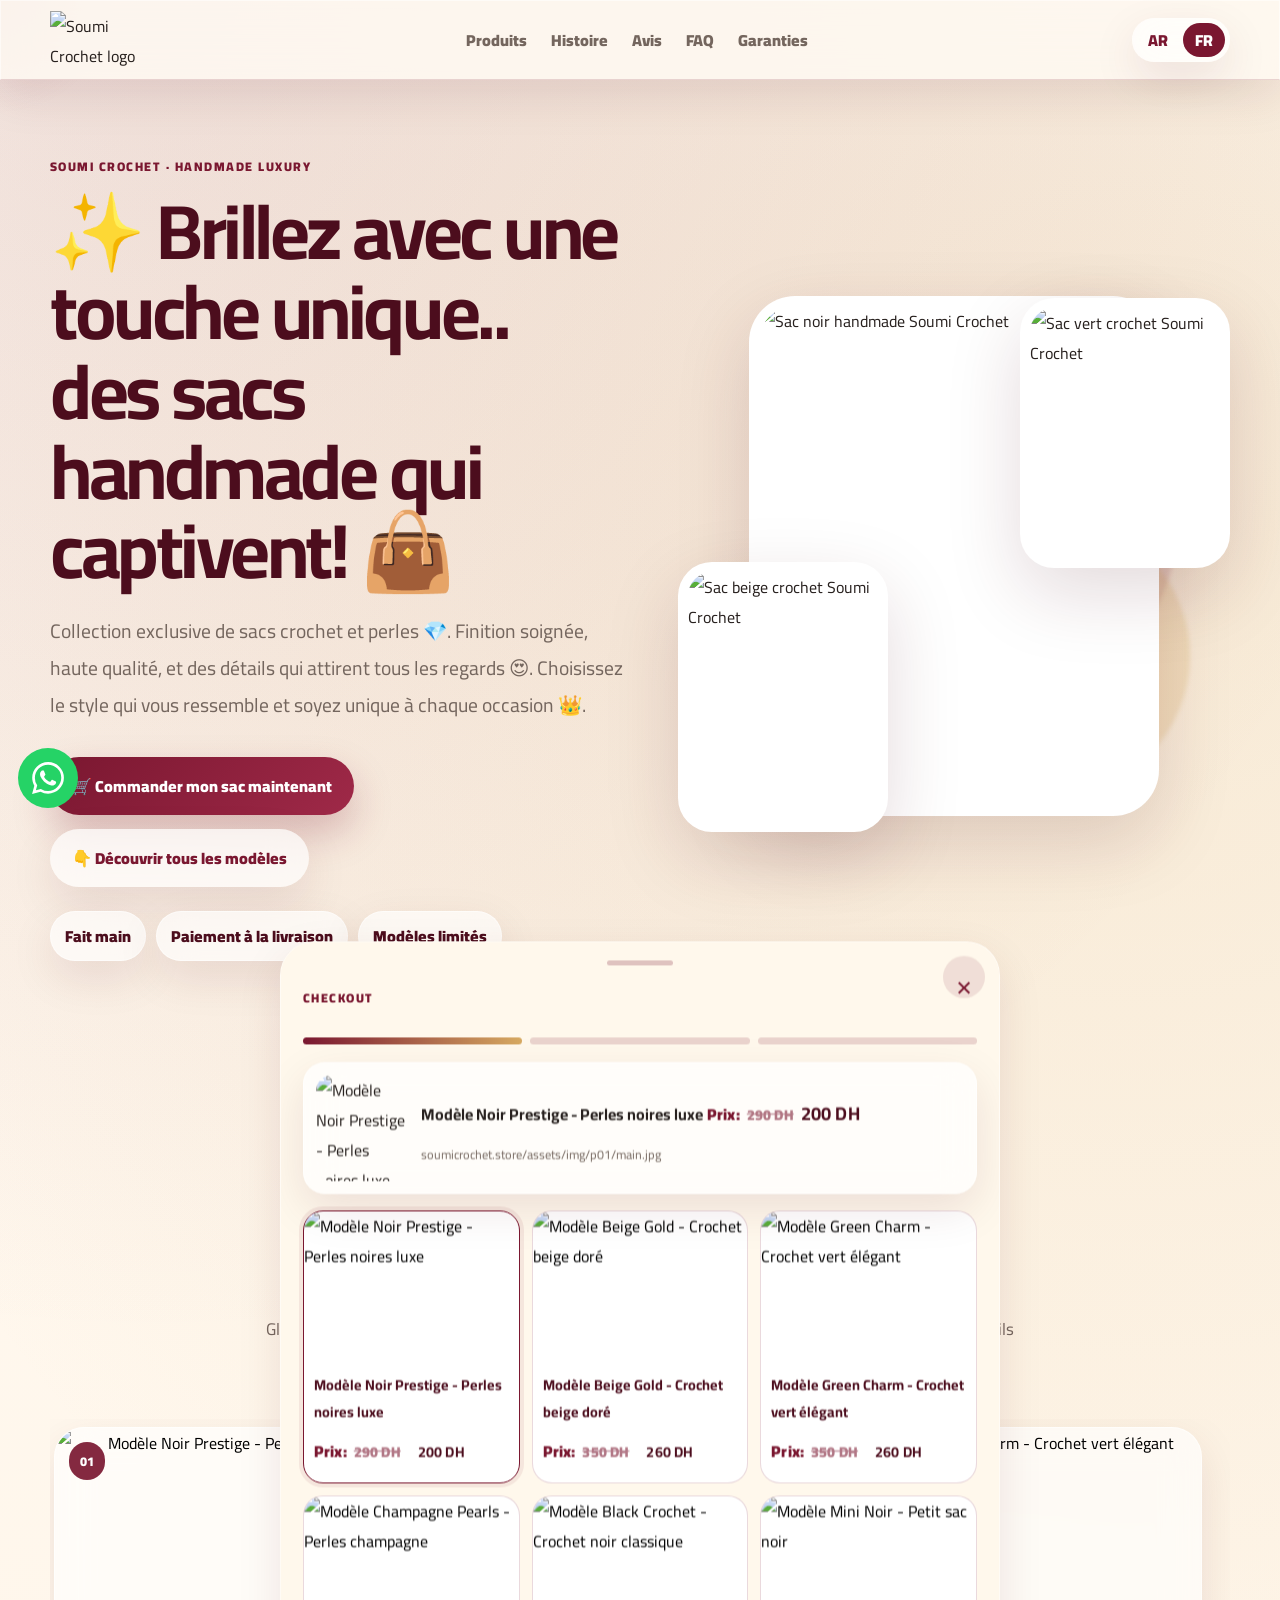
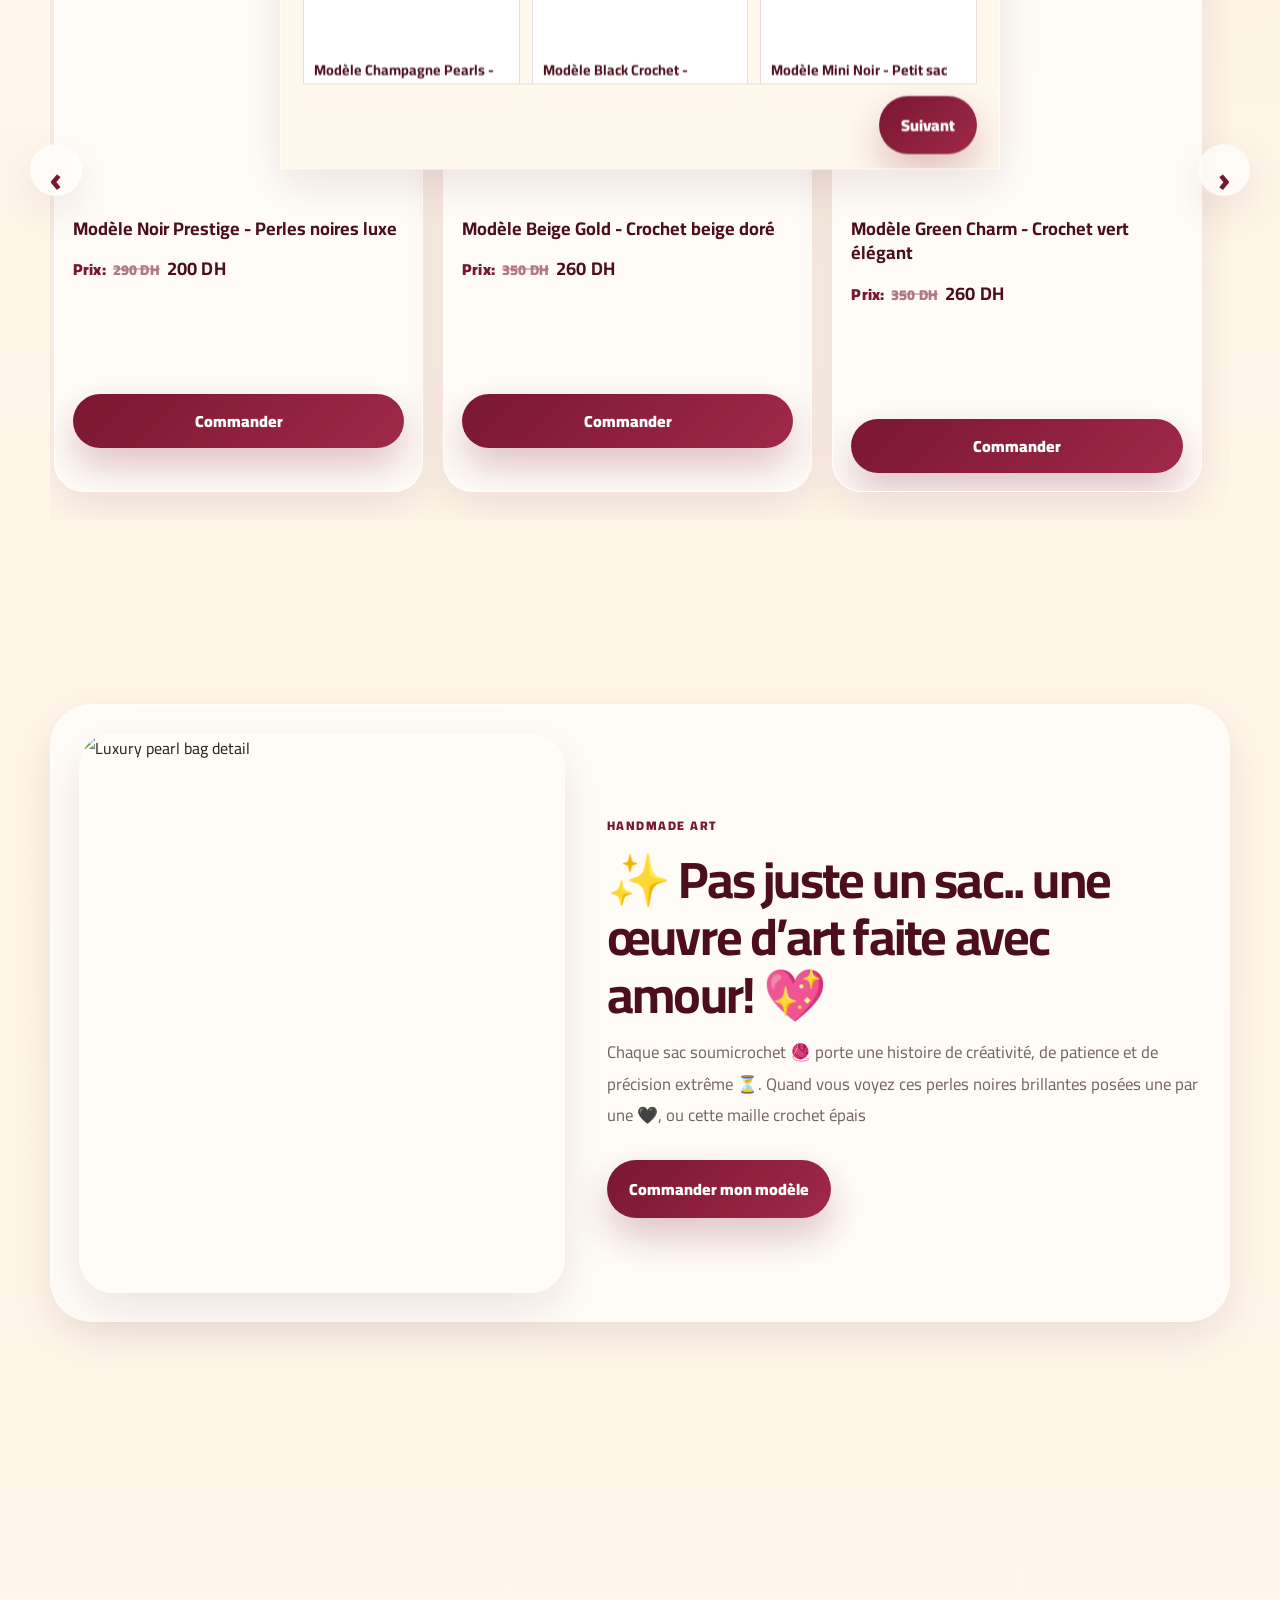
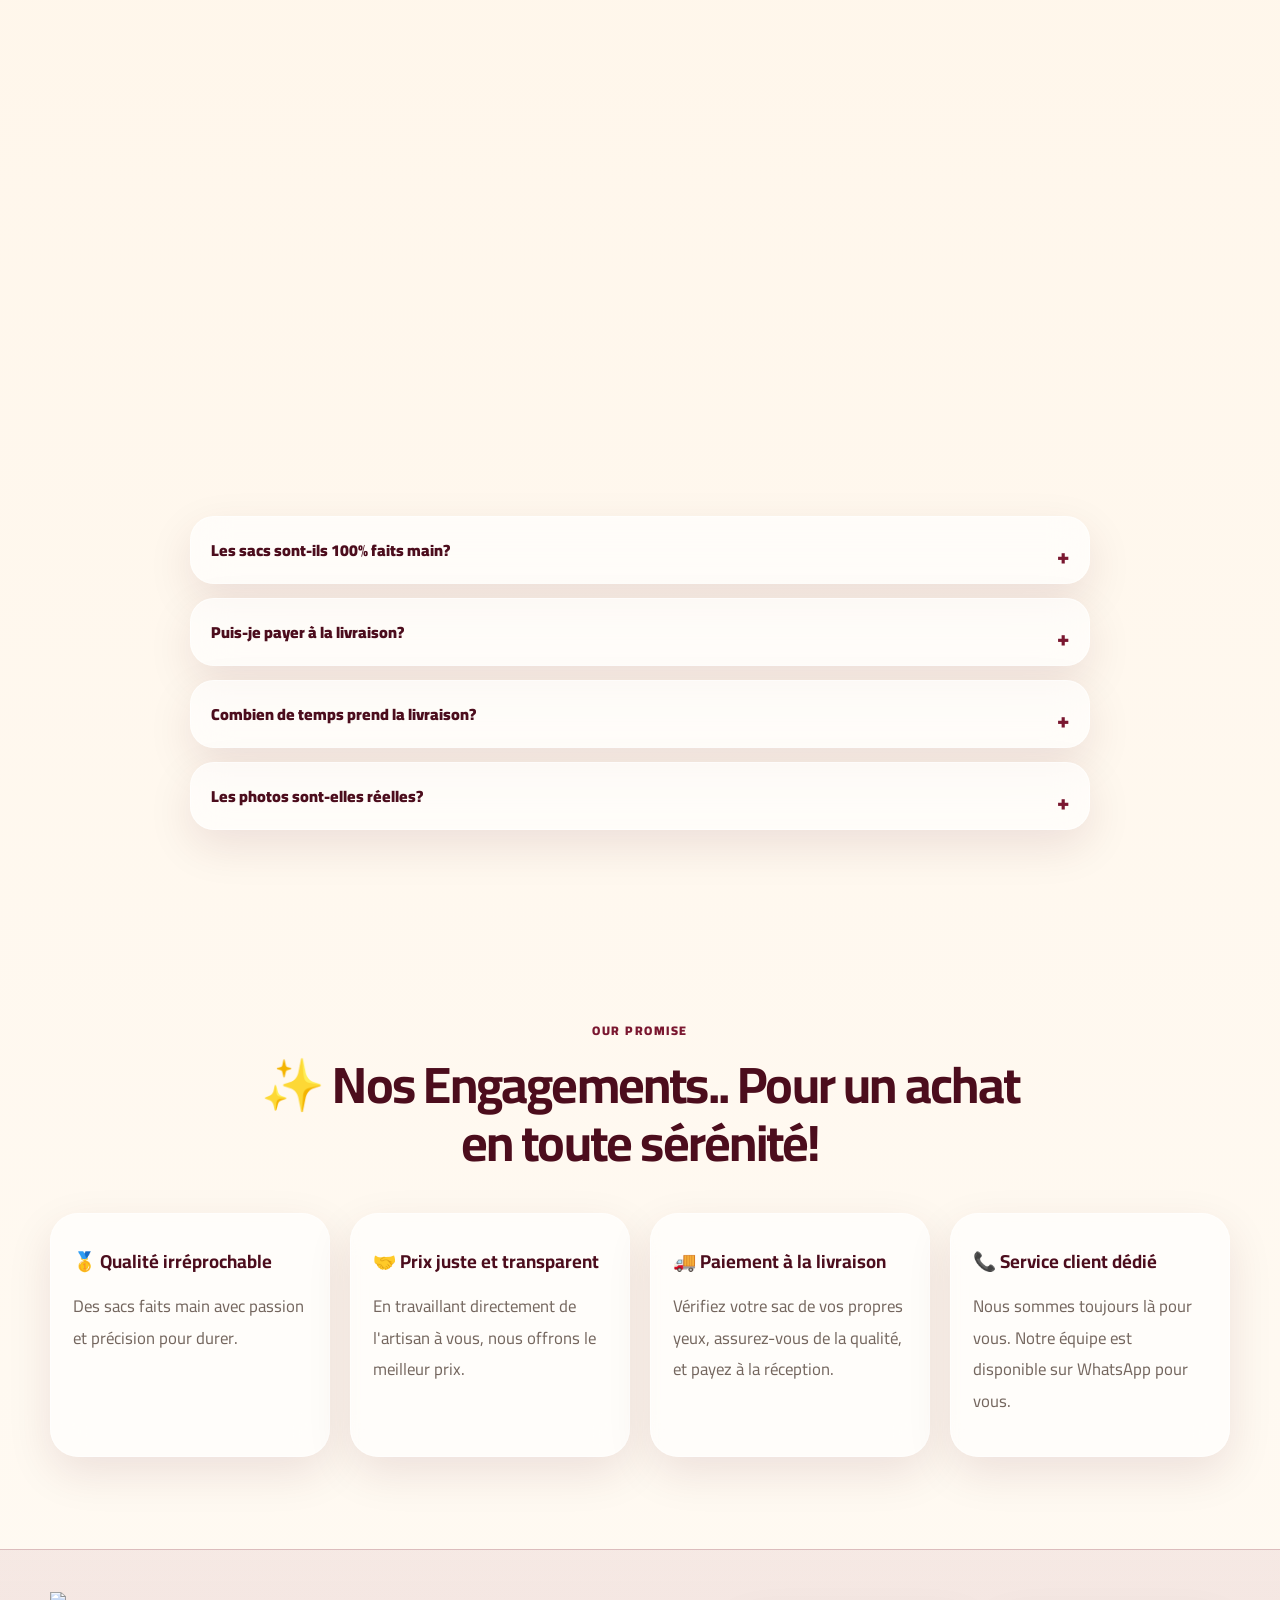
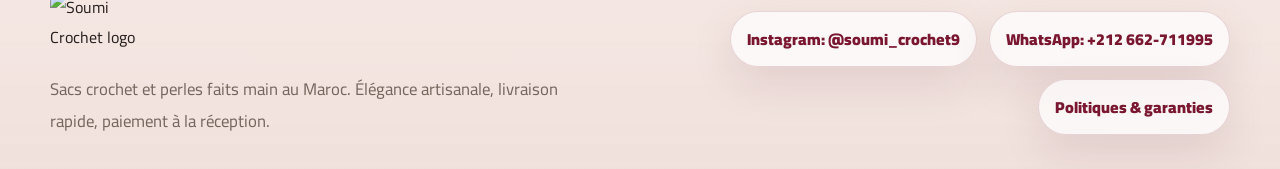
==== index.html @ 904c09a3 "Add files via upload" ====
<!doctype html>
<html lang="fr" dir="ltr">
<head>
  <meta charset="UTF-8" />
  <meta name="viewport" content="width=device-width, initial-scale=1.0" />
  <meta name="format-detection" content="telephone=no" />
  <meta name="theme-color" content="#7a1730" />
  <title>Soumi Crochet | حقائب كروشي وعقيق فخمة مخدومة باليد في المغرب</title>
  <meta name="description" content="اكتشفي تشكيلة Soumi Crochet الحصرية لحقائب الكروشي والعقيق المخدومة باليد. صيكان هماوية بجودة عالية، أثمنة مناسبة، والدفع عند الاستلام في جميع مدن المغرب." />
  <meta name="keywords" content="حقائب كروشي, صيكان العقيق, صيكان مخدومة باليد, Soumi Crochet, حقائب يدوية المغرب, صيكان هماوية, الدفع عند الاستلام, crochet bags Morocco, sacs crochet fait main, sacs en perles, handmade bags" />
  <meta property="og:title" content="Soumi Crochet | Handmade Luxury Bags" />
  <meta property="og:description" content="تشكيلة حصرية من حقائب الكروشي والعقيق المخدومة باليد في المغرب. اطلبي الآن والدفع عند الاستلام." />
  <meta property="og:image" content="assets/img/hero-main.jpg" />
  <meta property="og:type" content="website" />
  <meta property="og:locale" content="ar_MA" />
  <link rel="canonical" href="https://soumicrochet.store/" />
  <link rel="preconnect" href="https://fonts.googleapis.com" />
  <link rel="preconnect" href="https://fonts.gstatic.com" crossorigin />
  <link href="https://fonts.googleapis.com/css2?family=Cairo:wght@400;600;700;800;900&family=Tajawal:wght@400;500;700;800;900&display=swap" rel="stylesheet" />
  <link rel="stylesheet" href="assets/css/style.css" />
</head>
<body>
  <div class="cursor-glow" aria-hidden="true"></div>

  <header class="site-header glass">
    <div class="container nav-shell">
      <a href="#home" class="brand" aria-label="Soumi Crochet">
        <img src="assets/img/logo.png" alt="Soumi Crochet logo" />
      </a>

      <button class="menu-toggle" id="menuToggle" type="button" aria-label="Menu" aria-expanded="false">
        <span></span><span></span><span></span>
      </button>

      <nav class="nav" id="mainNav" aria-label="Main navigation">
        <a href="#products" data-i18n="navProducts">Produits</a>
        <a href="#story" data-i18n="navStory">Histoire</a>
        <a href="#reviews" data-i18n="navReviews">Avis</a>
        <a href="#faq" data-i18n="navFaq">FAQ</a>
        <a href="#guarantees" data-i18n="navGuarantees">Garanties</a>
      </nav>

      <button class="lang-switch glass" id="langSwitch" type="button" aria-label="Language switch">
        <span>AR</span><span class="active">FR</span>
      </button>
    </div>
  </header>

  <main>
    <section class="hero section" id="home">
      <div class="container hero-grid">
        <div class="hero-copy reveal">
          <span class="eyebrow">SOUMI CROCHET · HANDMADE LUXURY</span>
          <h1 class="type-target hero-title" data-i18n="heroTitle">✨ Brillez avec une touche unique.. des sacs handmade qui captivent! 👜</h1>
          <p class="lead type-target" data-i18n="heroLead">Collection exclusive de sacs crochet et perles 💎. Finition soignée, haute qualité, et des détails qui attirent tous les regards 😍. Choisissez le style qui vous ressemble et soyez unique à chaque occasion 👑.</p>

          <div class="hero-actions">
            <button class="btn btn-primary btn-glow pulse js-open-order" type="button" data-i18n="primaryCta">🛒 Commander mon sac maintenant</button>
            <a class="btn btn-secondary glass" href="#products" data-i18n="secondaryCta">👇 Découvrir tous les modèles</a>
          </div>

          <div class="hero-badges">
            <span class="glass" data-i18n="badge1">Fait main</span>
            <span class="glass" data-i18n="badge2">Paiement à la livraison</span>
            <span class="glass" data-i18n="badge3">Modèles limités</span>
          </div>
        </div>

        <div class="hero-art reveal" aria-label="Luxury handmade bags">
          <div class="orb orb-one"></div>
          <div class="orb orb-two"></div>
          <img class="hero-img hero-main-img" src="assets/img/hero-main.jpg" alt="Sac noir handmade Soumi Crochet" />
          <img class="hero-img hero-float hero-float-one" src="assets/img/hero-green.jpg" alt="Sac vert crochet Soumi Crochet" />
          <img class="hero-img hero-float hero-float-two" src="assets/img/hero-beige.jpg" alt="Sac beige crochet Soumi Crochet" />
        </div>
      </div>
    </section>

    <section class="section compact-mobile" id="products">
      <div class="container">
        <div class="section-head reveal">
          <span class="eyebrow">COLLECTION</span>
          <h2 class="type-target" data-i18n="productsTitle">Choisissez le modèle qui vous fait craquer</h2>
          <p class="type-target section-lead" data-i18n="productsLead">Glissez à gauche et à droite pour découvrir les modèles. Chaque carte montre l’image principale; les détails s’ouvrent dans le modal.</p>
        </div>

        <div class="carousel-shell">
          <button class="gallery-arrow gallery-prev glass" id="galleryPrev" type="button" aria-label="Previous products">‹</button>
          <div class="product-carousel" id="productCarousel" aria-live="polite"></div>
          <button class="gallery-arrow gallery-next glass" id="galleryNext" type="button" aria-label="Next products">›</button>
        </div>
      </div>
    </section>

    <section class="section story-section" id="story">
      <div class="container story-card glass reveal">
        <div class="story-media">
          <img src="assets/img/p04/main.jpg" alt="Luxury pearl bag detail" loading="lazy" />
        </div>
        <div class="story-copy">
          <span class="eyebrow">HANDMADE ART</span>
          <h2 class="type-target" data-i18n="storyTitle">✨ Pas juste un sac.. une œuvre d’art faite avec amour! 💖</h2>
          <p class="type-target" data-i18n="storyBody">Chaque sac soumicrochet 🧶 porte une histoire de créativité, de patience et de précision extrême ⏳. Quand vous voyez ces perles noires brillantes posées une par une 🖤, ou cette maille crochet épaisse travaillée soigneusement à la main 🧵, vous savez que ce n’est ni une machine ni une production de masse 🚫.. c’est le travail des mains 🤲 qui donnent du temps et de l’âme pour créer une pièce unique 👑. Les détails sont tout pour nous! 🔍 De la chaîne dorée qui apporte une touche de luxe ✨, au fermoir solide 🔒, jusqu’à la structure qui garde le sac bien formé et généreux 👜.</p>
          <button class="btn btn-primary btn-glow pulse js-open-order" type="button" data-i18n="storyCta">Commander mon modèle</button>
        </div>
      </div>
    </section>

    <section class="section compact-mobile" id="reviews">
      <div class="container">
        <div class="section-head reveal">
          <span class="eyebrow">AUDIO SOCIAL PROOF</span>
          <h2 class="type-target" data-i18n="reviewsTitle">Avis des clientes Soumi Crochet</h2>
        </div>

        <div class="reviews-grid">
          <article class="review-card glass reveal"><div class="stars">★★★★★</div><h3>Fatima - Casablanca</h3><audio controls preload="metadata" src="assets/audio/review-1.ogg"></audio></article>
          <article class="review-card glass reveal"><div class="stars">★★★★★</div><h3>Imane - Rabat</h3><audio controls preload="metadata" src="assets/audio/review-2.ogg"></audio></article>
          <article class="review-card glass reveal"><div class="stars">★★★★★</div><h3>Salma - Marrakech</h3><audio controls preload="metadata" src="assets/audio/review-3.ogg"></audio></article>
          <article class="review-card glass reveal"><div class="stars">★★★★★</div><h3>Nadia - Tanger</h3><audio controls preload="metadata" src="assets/audio/review-4.ogg"></audio></article>
        </div>

        <div id="supabaseReviews" class="reviews-grid"></div>

        <div class="review-action reveal">
          <button id="openReviewModalBtn" class="btn btn-primary btn-glow pulse" type="button">Laissez un avis</button>
        </div>
      </div>
    </section>

    <section class="section compact-mobile faq-section" id="faq">
      <div class="container">
        <div class="section-head reveal">
          <span class="eyebrow">FAQ</span>
          <h2 class="type-target" data-i18n="faqTitle">Questions fréquentes</h2>
        </div>
        <div class="faq-list reveal">
          <details class="glass"><summary data-i18n="faqQ1">Les sacs sont-ils 100% faits main?</summary><p data-i18n="faqA1">Oui, chaque sac est travaillé avec soin et haute précision par des artisans, ce qui demande du temps pour garantir une qualité premium et un modèle unique.</p></details>
          <details class="glass"><summary data-i18n="faqQ2">Puis-je payer à la livraison?</summary><p data-i18n="faqA2">Bien sûr! Le paiement se fait à la réception pour que vous soyez rassurée et que vous vérifiiez la qualité de votre sac avant de payer.</p></details>
          <details class="glass"><summary data-i18n="faqQ3">Combien de temps prend la livraison?</summary><p data-i18n="faqA3">La livraison est rapide et prend entre 24 et 48 heures maximum dans toutes les villes du Maroc.</p></details>
          <details class="glass"><summary data-i18n="faqQ4">Les photos sont-elles réelles?</summary><p data-i18n="faqA4">Oui, toutes les photos montrent nos vrais sacs. Vous recevrez le même modèle que vous avez vu et choisi.</p></details>
        </div>
      </div>
    </section>

    <section id="guarantees" class="section compact-mobile">
      <div class="container">
        <div class="section-head reveal">
          <span class="eyebrow">OUR PROMISE</span>
          <h2 class="type-target" data-i18n="trustTitle">✨ Nos Engagements.. Pour un achat en toute sérénité!</h2>
        </div>
        <div class="promise-grid">
          <article class="promise-card glass reveal"><h3 data-i18n="trust1Title">🥇 Qualité irréprochable</h3><p data-i18n="trust1Desc">Des sacs faits main avec passion et précision pour durer.</p></article>
          <article class="promise-card glass reveal"><h3 data-i18n="trust2Title">🤝 Prix juste et transparent</h3><p data-i18n="trust2Desc">En travaillant directement de l'artisan à vous, nous offrons le meilleur prix.</p></article>
          <article class="promise-card glass reveal"><h3 data-i18n="trust3Title">🚚 Paiement à la livraison</h3><p data-i18n="trust3Desc">Vérifiez votre sac de vos propres yeux, assurez-vous de la qualité, et payez à la réception.</p></article>
          <article class="promise-card glass reveal"><h3 data-i18n="trust4Title">📞 Service client dédié</h3><p data-i18n="trust4Desc">Nous sommes toujours là pour vous. Notre équipe est disponible sur WhatsApp pour vous.</p></article>
        </div>
      </div>
    </section>
  </main>

  <footer class="footer">
    <div class="container footer-grid">
      <div>
        <img src="assets/img/logo.png" alt="Soumi Crochet logo" class="footer-logo" />
        <p data-i18n="footerText">Sacs crochet et perles faits main au Maroc. Élégance artisanale, livraison rapide, paiement à la réception.</p>
      </div>
      <div class="footer-badges">
        <a class="footer-badge" href="https://www.instagram.com/soumi_crochet9/" target="_blank" rel="noopener">Instagram: @soumi_crochet9</a>
        <a class="footer-badge" href="https://wa.me/212662711995" target="_blank" rel="noopener">WhatsApp: +212 662-711995</a>
        <a class="footer-badge" href="policies.html" data-i18n="policiesLink">Politiques & garanties</a>
      </div>
    </div>
  </footer>

  <button class="mobile-sticky-cta btn btn-primary pulse js-open-order" type="button" data-i18n="stickyCta">Commander maintenant</button>

  <div class="modal" id="productModal" aria-hidden="true" role="dialog" aria-modal="true">
    <div class="modal-mask" data-close="product"></div>
    <div class="modal-card glass product-modal-card">
      <button class="modal-close" id="closeProductModal" type="button" aria-label="Close">×</button>
      <div id="productModalContent"></div>
    </div>
  </div>

  <div class="modal bottom-sheet" id="orderModal" aria-hidden="true" role="dialog" aria-modal="true">
    <div class="modal-mask" data-close="order"></div>
    <div class="sheet-panel glass">
      <button class="modal-close sheet-close" id="closeOrderSheet" type="button" aria-label="Close">×</button>
      <div class="sheet-handle"></div>
      <div class="sheet-head">
        <span class="eyebrow">CHECKOUT</span>
        <h2 class="type-target" data-i18n="orderTitle">Finaliser votre commande</h2>
      </div>

      <form action="https://formspree.io/f/meenyzkz" method="POST" id="orderForm">
        <input type="hidden" name="_subject" value="New Soumi Crochet Order" />
        <input type="hidden" name="_next" value="thankyou.html" />
        <input type="hidden" name="selected_model_name" id="selectedModelName" />
        <input type="hidden" name="selected_product_image" id="selectedProductImage" />
        <input type="hidden" name="selected_product_price" id="selectedProductPrice" />
        <input type="hidden" name="source_page" id="sourcePage" />

        <div class="order-progress" aria-hidden="true"><span class="active"></span><span></span><span></span></div>

        <div class="form-step active" data-step="1">
          <div class="selected-product glass">
            <img id="selectedPreview" src="assets/img/p01/main.jpg" alt="Selected product" />
            <div>
              <strong id="selectedLabel">Soumi Crochet</strong>
              <span id="selectedPriceLabel" class="price-tag"></span>
              <small id="selectedUrlText"></small>
            </div>
          </div>
          <div class="visual-picker" id="visualPickerGrid"></div>
          <div class="wizard-actions">
            <button class="btn btn-primary btn-glow next-step" type="button" data-next="2" data-i18n="nextBtn">Suivant</button>
          </div>
        </div>

        <div class="form-step" data-step="2">
          <label class="field"><span data-i18n="nameLabel">Nom complet</span><input id="customerName" name="name" type="text" required autocomplete="name" /></label>
          <label class="field"><span data-i18n="phoneLabel">Téléphone</span><input id="customerPhone" name="phone" type="tel" required autocomplete="tel" placeholder="06 00 00 00 00" /></label>
          <div class="wizard-actions split">
            <button class="btn btn-secondary prev-step" type="button" data-prev="1" data-i18n="backBtn">Retour</button>
            <button class="btn btn-primary next-step" type="button" data-next="3" data-i18n="nextBtn">Suivant</button>
          </div>
        </div>

        <div class="form-step" data-step="3">
          <div class="final-summary glass">
            <strong id="finalProductName">Soumi Crochet</strong>
            <span id="finalProductPrice" class="price-tag"></span>
            <small id="finalProductUrl"></small>
          </div>
          <label class="field"><span data-i18n="cityLabel">Ville</span><input id="customerCity" name="city" type="text" required autocomplete="address-level2" /></label>
          <label class="field"><span data-i18n="addressLabel">Adresse complète</span><input id="customerAddress" name="address" type="text" required autocomplete="street-address" /></label>
          <div class="wizard-actions split">
            <button class="btn btn-secondary prev-step" type="button" data-prev="2" data-i18n="backBtn">Retour</button>
            <button class="btn btn-primary btn-glow pulse" type="submit" data-i18n="submitBtn">Confirmer la commande</button>
          </div>
        </div>
      </form>
    </div>
  </div>


  <div class="modal" id="reviewModal" aria-hidden="true" role="dialog" aria-modal="true" aria-labelledby="reviewModalTitle">
    <div class="modal-mask" data-close-review-modal></div>
    <div class="modal-card glass">
      <button class="modal-close" type="button" data-close-review-modal aria-label="Close">×</button>
      <div class="modal-info" style="padding:30px;max-width:720px;margin:auto;">
        <span class="eyebrow">AVIS CLIENTES</span>
        <h2 id="reviewModalTitle">Laissez un avis</h2>
        <p>Partagez votre expérience avec Soumi Crochet.</p>
        <form id="reviewForm" class="order-form">
          <label class="field"><span>Nom</span><input type="text" id="reviewerName" name="reviewer_name" required placeholder="Votre nom" /></label>
          <label class="field"><span>Ville</span><input type="text" id="reviewCity" name="city" required placeholder="Votre ville" /></label>
          <label class="field"><span>Téléphone</span><input type="tel" id="reviewPhone" name="phone" placeholder="06 00 00 00 00" /></label>
          <label class="field"><span>Note</span>
            <select id="reviewRating" name="rating" required style="width:100%;border:1px solid var(--line);border-radius:16px;padding:14px;background:#fff;color:var(--text);">
              <option value="5">⭐⭐⭐⭐⭐</option>
              <option value="4">⭐⭐⭐⭐</option>
              <option value="3">⭐⭐⭐</option>
              <option value="2">⭐⭐</option>
              <option value="1">⭐</option>
            </select>
          </label>
          <label class="field"><span>Votre avis</span><textarea id="reviewText" name="review_text" required rows="4" placeholder="Écrivez votre avis ici..." style="width:100%;border:1px solid var(--line);border-radius:16px;padding:14px;background:#fff;color:var(--text);resize:vertical;"></textarea></label>
          <button class="btn btn-primary btn-glow pulse" type="submit">Envoyer l’avis</button>
          <p id="reviewStatus" aria-live="polite"></p>
        </form>
      </div>
    </div>
  </div>

  <div class="whatsapp-widget" id="whatsappWidget">
    <div class="wa-chat glass" id="waChat" aria-hidden="true">
      <div class="wa-head"><strong>Soumi Crochet</strong><button type="button" id="waClose" aria-label="Close">×</button></div>
      <div class="wa-body">
        <p data-i18n="waIntro">Bonjour, comment pouvons-nous vous aider?</p>
        <button type="button" data-wa="سلام، بغيت نطلب صاك من Soumi Crochet">Commander un sac</button>
        <button type="button" data-wa="سلام، بغيت نشوف الموديلات المتوفرة">Voir les modèles</button>
        <button type="button" data-wa="سلام، بغيت نعرف الثمن والتوصيل">Prix & livraison</button>
      </div>
    </div>
    <button class="whatsapp-float pulse" id="waToggle" type="button" aria-label="WhatsApp">
      <svg viewBox="0 0 24 24" width="32" height="32" fill="white" aria-hidden="true"><path d="M17.472 14.382c-.297-.149-1.758-.867-2.03-.967-.273-.099-.471-.148-.67.15-.197.297-.767.966-.94 1.164-.173.199-.347.223-.644.075-.297-.15-1.255-.463-2.39-1.475-.883-.788-1.48-1.761-1.653-2.059-.173-.297-.018-.458.13-.606.134-.133.298-.347.446-.52.149-.174.198-.298.298-.497.099-.198.05-.371-.025-.52-.075-.149-.669-1.612-.916-2.207-.242-.579-.487-.5-.669-.51a12.8 12.8 0 0 0-.57-.01c-.198 0-.52.074-.792.372-.272.297-1.04 1.016-1.04 2.479 0 1.462 1.065 2.875 1.213 3.074.149.198 2.096 3.2 5.077 4.487.709.306 1.262.489 1.694.625.712.227 1.36.195 1.871.118.571-.085 1.758-.719 2.006-1.413.248-.694.248-1.289.173-1.413-.074-.124-.272-.198-.57-.347m-5.421 7.403h-.004a9.87 9.87 0 0 1-5.031-1.378l-.361-.214-3.741.982.998-3.648-.235-.374a9.86 9.86 0 0 1-1.51-5.26c.001-5.45 4.436-9.884 9.888-9.884 2.64 0 5.122 1.03 6.988 2.898a9.82 9.82 0 0 1 2.893 6.994c-.003 5.45-4.437 9.884-9.885 9.884m8.413-18.297A11.81 11.81 0 0 0 12.05 0C5.495 0 .16 5.335.157 11.892c0 2.096.547 4.142 1.588 5.945L.057 24l6.305-1.654a11.88 11.88 0 0 0 5.683 1.448h.005c6.554 0 11.89-5.335 11.893-11.893a11.82 11.82 0 0 0-3.48-8.413Z"/></svg>
    </button>
  </div>

  <script src="https://cdn.jsdelivr.net/npm/@supabase/supabase-js@2"></script>
  <script src="assets/js/app.js"></script>
</body>
</html>
---- assets/css/style.css ----
:root{
  --bg:#fffaf3;
  --bg-soft:#fff8ec;
  --card:rgba(255,255,255,.82);
  --glass:rgba(255,255,255,.64);
  --primary:#7a1730;
  --primary-2:#9f2948;
  --primary-dark:#4c0d1d;
  --accent:#d7aa62;
  --text:#27201e;
  --muted:#74665e;
  --line:rgba(122,23,48,.16);
  --shadow:0 26px 75px rgba(76,13,29,.15);
  --shadow-soft:0 16px 45px rgba(76,13,29,.10);
  --radius:30px;
}
*{box-sizing:border-box}
html{scroll-behavior:smooth}
body{
  margin:0;
  font-family:'Cairo','Tajawal',system-ui,sans-serif;
  color:var(--text);
  background:
    radial-gradient(circle at 12% 0%,rgba(122,23,48,.11),transparent 26%),
    radial-gradient(circle at 88% 10%,rgba(215,170,98,.20),transparent 30%),
    linear-gradient(180deg,#fffaf3 0%,#fff5e8 48%,#fffaf3 100%);
  overflow-x:hidden;
}
body.modal-open{overflow:hidden}
a{color:inherit;text-decoration:none}
img{max-width:100%;display:block}
button,input{font:inherit}
button{cursor:pointer}
.container{width:min(1180px,calc(100% - 30px));margin-inline:auto}
.glass{
  background:var(--glass);
  border:1px solid rgba(255,255,255,.52);
  box-shadow:var(--shadow-soft);
  backdrop-filter:blur(18px);
}
.cursor-glow{
  position:fixed;width:260px;height:260px;border-radius:50%;
  background:radial-gradient(circle,rgba(122,23,48,.13),transparent 62%);
  pointer-events:none;translate:-50% -50%;z-index:0;opacity:.75
}
.site-header{
  position:sticky;top:0;z-index:70;
  background:rgba(255,250,243,.82);
  backdrop-filter:blur(18px);
  border-bottom:1px solid var(--line)
}
.nav-shell{height:78px;display:flex;align-items:center;justify-content:space-between;gap:18px}
.brand img{width:92px;height:58px;object-fit:contain}
.nav{display:flex;align-items:center;gap:24px;background:transparent}
.nav a{font-weight:900;color:var(--muted);transition:.25s ease}
.nav a:hover{color:var(--primary);transform:translateY(-2px)}
.lang-switch{display:flex;gap:4px;border:0;border-radius:999px;padding:5px}
.lang-switch span{min-width:42px;height:34px;border-radius:999px;display:grid;place-items:center;font-weight:900;color:var(--primary)}
.lang-switch span.active{background:var(--primary);color:#fff}
.menu-toggle{display:none;background:transparent;border:0;width:44px;height:44px;position:relative}
.menu-toggle span{display:block;width:26px;height:2px;background:var(--primary);margin:6px auto;border-radius:99px;transition:.3s ease}
.menu-toggle.active span:nth-child(1){transform:translateY(8px) rotate(45deg)}
.menu-toggle.active span:nth-child(2){opacity:0}
.menu-toggle.active span:nth-child(3){transform:translateY(-8px) rotate(-45deg)}
.section{padding:92px 0}
.compact-mobile{}
.hero{min-height:calc(100vh - 78px);display:grid;align-items:center;padding:70px 0 90px}
.hero-grid{display:grid;grid-template-columns:1.02fr .98fr;gap:54px;align-items:center}
.eyebrow{display:inline-flex;align-items:center;color:var(--primary);font-size:.78rem;letter-spacing:.12em;text-transform:uppercase;font-weight:900;margin-bottom:14px}
h1,h2,h3,p{margin-top:0}
h1{font-size:clamp(2.35rem,6vw,5.45rem);line-height:1.04;letter-spacing:-.045em;color:var(--primary-dark);margin-bottom:22px}
h2{font-size:clamp(1.8rem,4vw,3.42rem);line-height:1.12;letter-spacing:-.035em;color:var(--primary-dark);margin-bottom:14px}
p{color:var(--muted);font-size:1.05rem;line-height:1.88}
.lead{font-size:1.22rem;max-width:690px}
.hero-actions{display:flex;flex-wrap:wrap;gap:14px;margin:34px 0 24px}
.btn{
  border:0;border-radius:999px;padding:14px 22px;font-weight:900;
  display:inline-flex;align-items:center;justify-content:center;gap:8px;
  transition:transform .25s ease,box-shadow .25s ease,filter .25s ease
}
.btn:hover{transform:translateY(-3px)}
.btn-primary{background:linear-gradient(135deg,var(--primary),var(--primary-2));color:#fff;box-shadow:0 18px 38px rgba(122,23,48,.25)}
.btn-secondary{color:var(--primary);background:rgba(255,255,255,.68)}
.btn-small{width:100%;padding:12px 16px}
.btn-xl{width:100%;padding:16px 24px}
.btn-glow{position:relative;overflow:hidden}
.btn-glow::after{content:"";position:absolute;inset:-80% -40%;background:linear-gradient(90deg,transparent,rgba(255,255,255,.34),transparent);transform:rotate(15deg) translateX(-100%);animation:shine 3.2s infinite}
@keyframes shine{45%,100%{transform:rotate(15deg) translateX(160%)}}
.pulse{animation:pulse 2.15s infinite}
@keyframes pulse{0%{box-shadow:0 0 0 0 rgba(122,23,48,.36),0 18px 38px rgba(122,23,48,.23)}70%{box-shadow:0 0 0 18px rgba(122,23,48,0),0 18px 38px rgba(122,23,48,.23)}100%{box-shadow:0 0 0 0 rgba(122,23,48,0),0 18px 38px rgba(122,23,48,.23)}}
.hero-badges{display:flex;gap:10px;flex-wrap:wrap}
.hero-badges span{border-radius:999px;padding:9px 14px;font-weight:900;color:var(--primary-dark)}
.hero-art{position:relative;min-height:620px;isolation:isolate}
.orb{position:absolute;border-radius:50%;filter:blur(2px);z-index:-1}
.orb-one{width:420px;height:420px;background:rgba(122,23,48,.12);top:60px;left:80px}
.orb-two{width:280px;height:280px;background:rgba(215,170,98,.24);bottom:70px;right:40px}
.hero-img{position:absolute;object-fit:cover;border:10px solid rgba(255,255,255,.72);box-shadow:var(--shadow);animation:float 5.5s ease-in-out infinite;background:#fff}
.hero-main-img{width:410px;height:520px;border-radius:46px;left:50%;top:50%;transform:translate(-50%,-50%);z-index:2}
.hero-float{width:210px;height:270px;border-radius:34px;z-index:3}
.hero-float-one{top:52px;right:0;animation-delay:.35s}
.hero-float-two{bottom:34px;left:0;animation-delay:.65s}
@keyframes float{0%,100%{translate:0 0}50%{translate:0 -14px}}
.section-head{text-align:center;max-width:790px;margin:0 auto 42px}
.section-lead{max-width:760px;margin-inline:auto}
.carousel-shell{position:relative}
.product-carousel{
  display:flex;overflow-x:auto;scroll-snap-type:x mandatory;gap:20px;
  scroll-behavior:smooth;padding:8px 4px 28px;overscroll-behavior-inline:contain;
  scrollbar-width:none
}
.product-carousel::-webkit-scrollbar{display:none}
.product-card{
  flex:0 0 31.5%;scroll-snap-align:center;border-radius:var(--radius);overflow:hidden;
  transition:transform .32s ease,border-color .32s ease,box-shadow .32s ease
}
.product-card:hover{transform:translateY(-8px);border-color:rgba(122,23,48,.25);box-shadow:var(--shadow)}
.product-media{border:0;background:transparent;padding:0;width:100%;position:relative;overflow:hidden;display:block}
.product-media img{width:100%;height:370px;object-fit:cover;transition:transform .5s ease}
.product-card:hover .product-media img{transform:scale(1.045)}
.product-badge{position:absolute;top:14px;inset-inline-start:14px;background:rgba(122,23,48,.92);color:#fff;border-radius:999px;padding:7px 11px;font-weight:900;font-size:.8rem}
.product-card-body{padding:18px}
.product-card-body h3{font-size:1.14rem;line-height:1.35;color:var(--primary-dark);margin-bottom:8px}
.product-card-body p{font-size:.95rem;line-height:1.62;margin:10px 0 14px;min-height:78px}
.price-tag{display:inline-flex;align-items:baseline;gap:7px;color:var(--primary);font-weight:900;letter-spacing:.01em;margin:3px 0 6px}
.old-price{opacity:.58;font-size:.9em;text-decoration-thickness:2px;text-decoration-color:rgba(122,23,48,.55)}
.price-tag strong{font-size:1.15em;color:var(--primary-dark)}
.gallery-arrow{
  position:absolute;top:50%;transform:translateY(-50%);z-index:4;
  width:52px;height:52px;border:0;border-radius:50%;display:grid;place-items:center;
  color:var(--primary);font-size:2.2rem;font-weight:900
}
.gallery-prev{left:-20px}.gallery-next{right:-20px}
.story-card{display:grid;grid-template-columns:.9fr 1.1fr;gap:42px;align-items:center;border-radius:42px;padding:28px}
.story-media img{width:100%;height:560px;object-fit:cover;border-radius:34px;box-shadow:var(--shadow-soft)}
.story-copy p{margin-bottom:28px}
.reviews-grid,.promise-grid{display:grid;grid-template-columns:repeat(4,1fr);gap:20px}
.review-card,.promise-card{border-radius:28px;padding:22px;transition:.25s ease}
.review-card:hover,.promise-card:hover{transform:translateY(-5px);border-color:rgba(122,23,48,.28)}
.review-card:active{transform:scale(.97);border-color:var(--primary);transition:transform .1s ease}
.stars{color:var(--accent);font-size:1.2rem;letter-spacing:2px}
.review-card h3,.promise-card h3{color:var(--primary-dark);margin:8px 0 12px}
.review-card audio{width:100%;accent-color:var(--primary)}
.faq-list{display:grid;gap:14px;max-width:900px;margin-inline:auto}
.faq-list details{border-radius:24px;padding:0;overflow:hidden}
.faq-list summary{list-style:none;padding:18px 20px;font-weight:900;color:var(--primary-dark);cursor:pointer}
.faq-list summary::-webkit-details-marker{display:none}
.faq-list summary::after{content:"+";float:inline-end;color:var(--primary);font-size:1.4rem}
.faq-list details[open] summary::after{content:"−"}
.faq-list p{padding:0 20px 20px;margin:0;transform-origin:top}
.faq-list details[open] p{animation:pageTurn .42s cubic-bezier(.25,1,.5,1) forwards}
@keyframes pageTurn{0%{opacity:0;transform:perspective(800px) rotateX(-22deg) translateY(-8px)}100%{opacity:1;transform:perspective(800px) rotateX(0) translateY(0)}}
.footer{padding:42px 0 104px;background:linear-gradient(180deg,rgba(122,23,48,.07),rgba(122,23,48,.13));border-top:1px solid var(--line)}
.footer-grid{display:grid;grid-template-columns:1fr 1.2fr;gap:32px;align-items:center}
.footer-logo{width:112px;height:70px;object-fit:contain;margin-bottom:12px}
.footer-badges{display:flex;justify-content:flex-end;flex-wrap:wrap;gap:12px}
.footer-badge{display:inline-flex;align-items:center;border-radius:999px;padding:12px 16px;background:rgba(255,255,255,.72);border:1px solid var(--line);color:var(--primary);font-weight:900;box-shadow:var(--shadow-soft);transition:.25s ease}
.footer-badge:hover{transform:translateY(-3px);background:var(--primary);color:#fff}
.modal{position:fixed;inset:0;z-index:100;pointer-events:none}
.modal.show{pointer-events:auto}
.modal-mask{position:absolute;inset:0;background:rgba(28,15,18,.62);backdrop-filter:blur(8px);opacity:0;transition:.3s ease}
.modal.show .modal-mask{opacity:1}
.modal-card{position:absolute;left:50%;top:50%;width:min(1010px,calc(100% - 24px));max-height:90vh;overflow:auto;border-radius:34px;transform:translate(-50%,-46%) scale(.94);opacity:0;transition:.35s cubic-bezier(.2,.8,.2,1)}
.modal.show .modal-card{transform:translate(-50%,-50%) scale(1);opacity:1}
.modal-close{position:absolute;top:14px;inset-inline-end:14px;width:42px;height:42px;border:0;border-radius:50%;background:rgba(122,23,48,.11);color:var(--primary);font-size:1.8rem;z-index:6}
.modal-product-grid{display:grid;grid-template-columns:1.05fr .95fr;gap:26px;padding:30px}
.modal-carousel{position:relative;border-radius:28px;overflow:hidden;background:#f6eadc}
.modal-carousel img{width:100%;height:590px;object-fit:cover}
.carousel-arrow{position:absolute;top:50%;transform:translateY(-50%);width:46px;height:46px;border:0;border-radius:50%;background:rgba(255,255,255,.86);color:var(--primary);font-size:2rem;display:grid;place-items:center}
.carousel-arrow.prev{inset-inline-start:14px}.carousel-arrow.next{inset-inline-end:14px}
.carousel-dots{position:absolute;left:50%;bottom:14px;transform:translateX(-50%);display:flex;gap:7px}
.carousel-dots button{width:10px;height:10px;border:0;border-radius:50%;background:rgba(255,255,255,.7)}
.carousel-dots button.active{background:var(--primary);width:26px;border-radius:999px}
.modal-info{display:flex;flex-direction:column;justify-content:center;padding:18px 8px}
.modal-thumbs{display:flex;gap:10px;flex-wrap:wrap;margin:18px 0}
.modal-thumbs button{padding:0;border:2px solid transparent;background:#fff;border-radius:16px;overflow:hidden}
.modal-thumbs button.active{border-color:var(--primary)}
.modal-thumbs img{width:76px;height:88px;object-fit:cover}
.bottom-sheet .sheet-panel{
  position:absolute;left:50%;bottom:0;width:min(720px,100%);max-height:92vh;overflow:auto;
  border-radius:34px 34px 0 0;padding:18px 22px 0;transform:translate(-50%,105%);
  transition:.38s cubic-bezier(.2,.8,.2,1);background:var(--bg-soft)
}
.bottom-sheet.show .sheet-panel{transform:translate(-50%,0)}
.sheet-handle{width:66px;height:5px;background:rgba(122,23,48,.24);border-radius:999px;margin:0 auto 16px}
.sheet-head{padding-inline-end:46px}
.order-progress{display:grid;grid-template-columns:repeat(3,1fr);gap:8px;margin:14px 0 18px}
.order-progress span{height:7px;border-radius:999px;background:rgba(122,23,48,.16)}
.order-progress span.active{background:linear-gradient(90deg,var(--primary),var(--accent))}
.form-step{display:none;animation:softIn .3s ease}
.form-step.active{display:block}
@keyframes softIn{from{opacity:0;transform:translateY(12px)}to{opacity:1;transform:translateY(0)}}
.selected-product,.final-summary{display:grid;grid-template-columns:92px 1fr;gap:13px;align-items:center;border-radius:22px;padding:12px;margin-bottom:16px;background:rgba(255,255,255,.74)}
.selected-product img{width:92px;height:106px;object-fit:cover;border-radius:16px}
.selected-product small,.final-summary small{display:block;color:var(--muted);direction:ltr;text-align:left;word-break:break-all;font-size:.78rem}
.visual-picker{display:grid;grid-template-columns:repeat(3,1fr);gap:12px;padding-bottom:14px}
.visual-picker button{border:1px solid var(--line);background:#fff;border-radius:20px;padding:0;overflow:hidden;text-align:inherit;transition:.25s ease}
.visual-picker button.active{border-color:var(--primary);box-shadow:0 0 0 4px rgba(122,23,48,.08)}
.visual-picker img{width:100%;height:150px;object-fit:cover}
.visual-picker strong{display:block;padding:10px 10px 0;color:var(--primary-dark);font-size:.9rem}
.picker-price{display:block;padding:0 10px 10px;color:var(--primary)}
.field{display:grid;gap:8px;margin-bottom:14px;font-weight:900;color:var(--primary-dark)}
.field input{width:100%;border:1px solid var(--line);border-radius:16px;padding:14px;background:#fff;outline:none;color:var(--text)}
.field input:focus{border-color:var(--primary);box-shadow:0 0 0 4px rgba(122,23,48,.09)}
.wizard-actions{
  position:sticky;bottom:0;background:#fff8ec;border-top:1px solid var(--line);
  padding:12px 0 14px;z-index:10;display:flex;gap:12px;justify-content:flex-end
}
.wizard-actions.split .btn{flex:1}
.mobile-sticky-cta{display:none;position:fixed;left:16px;right:16px;bottom:12px;z-index:58}
.whatsapp-widget{position:fixed;left:18px;bottom:92px;right:auto;z-index:62}
.whatsapp-float{width:60px;height:60px;border:0;border-radius:50%;background:#25d366;display:flex;align-items:center;justify-content:center;padding:0}
.whatsapp-float svg{display:block;width:32px;height:32px}
.wa-chat{position:absolute;left:0;right:auto;bottom:76px;width:315px;border-radius:24px;overflow:hidden;transform:translateY(18px) scale(.94);opacity:0;pointer-events:none;transition:.3s cubic-bezier(.2,.8,.2,1)}
.wa-chat.show{transform:translateY(0) scale(1);opacity:1;pointer-events:auto}
.wa-head{background:linear-gradient(135deg,#075e54,#128c7e);color:#fff;padding:14px 16px;display:flex;align-items:center;justify-content:space-between}
.wa-head button{background:transparent;border:0;color:#fff;font-size:1.6rem}
.wa-body{padding:16px}
.wa-body p{font-size:.94rem;line-height:1.6;margin-bottom:12px}
.wa-body button{width:100%;margin-top:8px;border:1px solid rgba(37,211,102,.32);background:#f3fff8;color:#075e54;border-radius:14px;padding:10px;font-weight:900;text-align:inherit}
.reveal{opacity:0;transform:translateY(28px);transition:opacity .75s ease,transform .75s ease}
.reveal.in-view{opacity:1;transform:translateY(0)}
.type-target.typing-ready{visibility:hidden}
.type-target.typing-active,.type-target.typed{visibility:visible}
.policy-hero{min-height:100vh;display:grid;align-items:center;padding:70px 0}
.policy-card{border-radius:34px;padding:34px;max-width:980px;margin:0 auto}
.policy-grid{display:grid;gap:16px;margin-top:24px}
.policy-item{border-radius:24px;padding:22px;background:rgba(255,255,255,.74);border:1px solid var(--line)}
.policy-item h3{color:var(--primary-dark);margin-bottom:8px}
.thankyou-page{min-height:100vh;display:grid;align-items:center;padding:70px 0}
.thankyou-card{max-width:760px;margin:0 auto;border-radius:38px;padding:34px;text-align:center}
.thankyou-product{display:grid;grid-template-columns:160px 1fr;gap:18px;align-items:center;text-align:start;background:rgba(255,255,255,.7);border:1px solid var(--line);border-radius:26px;padding:14px;margin:24px 0}
.thankyou-product img{width:160px;height:190px;object-fit:cover;border-radius:20px}
.thankyou-actions{display:flex;flex-wrap:wrap;gap:12px;justify-content:center}
@media (min-width:1021px){
  .nav{background:transparent}
  .gallery-arrow{display:grid}
}
@media (max-width:1020px){
  .menu-toggle{display:block}
  .nav{
    position:absolute;top:78px;left:15px;right:15px;z-index:100;
    display:grid;gap:5px;border:1px solid var(--line);border-radius:24px;padding:14px;
    background:#fff8ec;opacity:0;pointer-events:none;transform:translateY(-12px) scale(.98);
    transition:all .3s cubic-bezier(.2,.8,.2,1);backdrop-filter:none;box-shadow:var(--shadow)
  }
  .nav.show{opacity:1;pointer-events:auto;transform:translateY(0) scale(1)}
  .nav a{padding:12px;border-radius:14px}
  .hero-grid,.story-card,.modal-product-grid{grid-template-columns:1fr}
  .hero-art{order:-1;min-height:560px}
  .product-card{flex:0 0 42%}
  .reviews-grid,.promise-grid{grid-template-columns:repeat(2,1fr)}
  .footer-grid{grid-template-columns:1fr;text-align:center}
  .footer-logo{margin-inline:auto}
  .footer-badges{justify-content:center}
  .gallery-arrow{display:none}
}
@media (max-width:680px){
  .container{width:calc(100% - 24px)}
  .section{padding:66px 0}.compact-mobile{padding:58px 0}
  .nav-shell{height:70px}.nav{top:70px}
  .brand img{width:78px}
  .hero{padding:34px 0 72px}
  .hero-copy{text-align:center}
  .hero-actions,.hero-badges{justify-content:center}
  .hero-art{min-height:430px}
  .hero-main-img{width:275px;height:355px;border-radius:34px;border-width:7px}
  .hero-float{width:136px;height:178px;border-radius:24px;border-width:6px}
  .hero-float-one{top:20px}.hero-float-two{bottom:18px}
  .orb-one{width:280px;height:280px;left:30px}.orb-two{width:180px;height:180px}
  .product-card{flex:0 0 85%;border-radius:24px}
  .product-media img{height:320px;max-height:340px}
  .product-card-body{padding:14px}
  .product-card-body p{min-height:0;font-size:.9rem;line-height:1.55;margin-bottom:12px}
  .reviews-grid,.promise-grid,.visual-picker{grid-template-columns:1fr}
  .story-card{padding:14px;border-radius:28px}
  .story-media img{height:360px;border-radius:24px}
  .modal-card{width:calc(100% - 16px);border-radius:28px}
  .modal-product-grid{padding:16px}
  .modal-carousel img{height:430px}
  .bottom-sheet .sheet-panel{padding:16px 16px 0}
  .visual-picker img{height:180px}
  .mobile-sticky-cta{display:flex}
  .whatsapp-widget{left:14px;bottom:82px}
  .wa-chat{width:calc(100vw - 28px)}
  .footer{padding-bottom:92px}
  .thankyou-product{grid-template-columns:1fr;text-align:center}
  .thankyou-product img{margin-inline:auto}
}
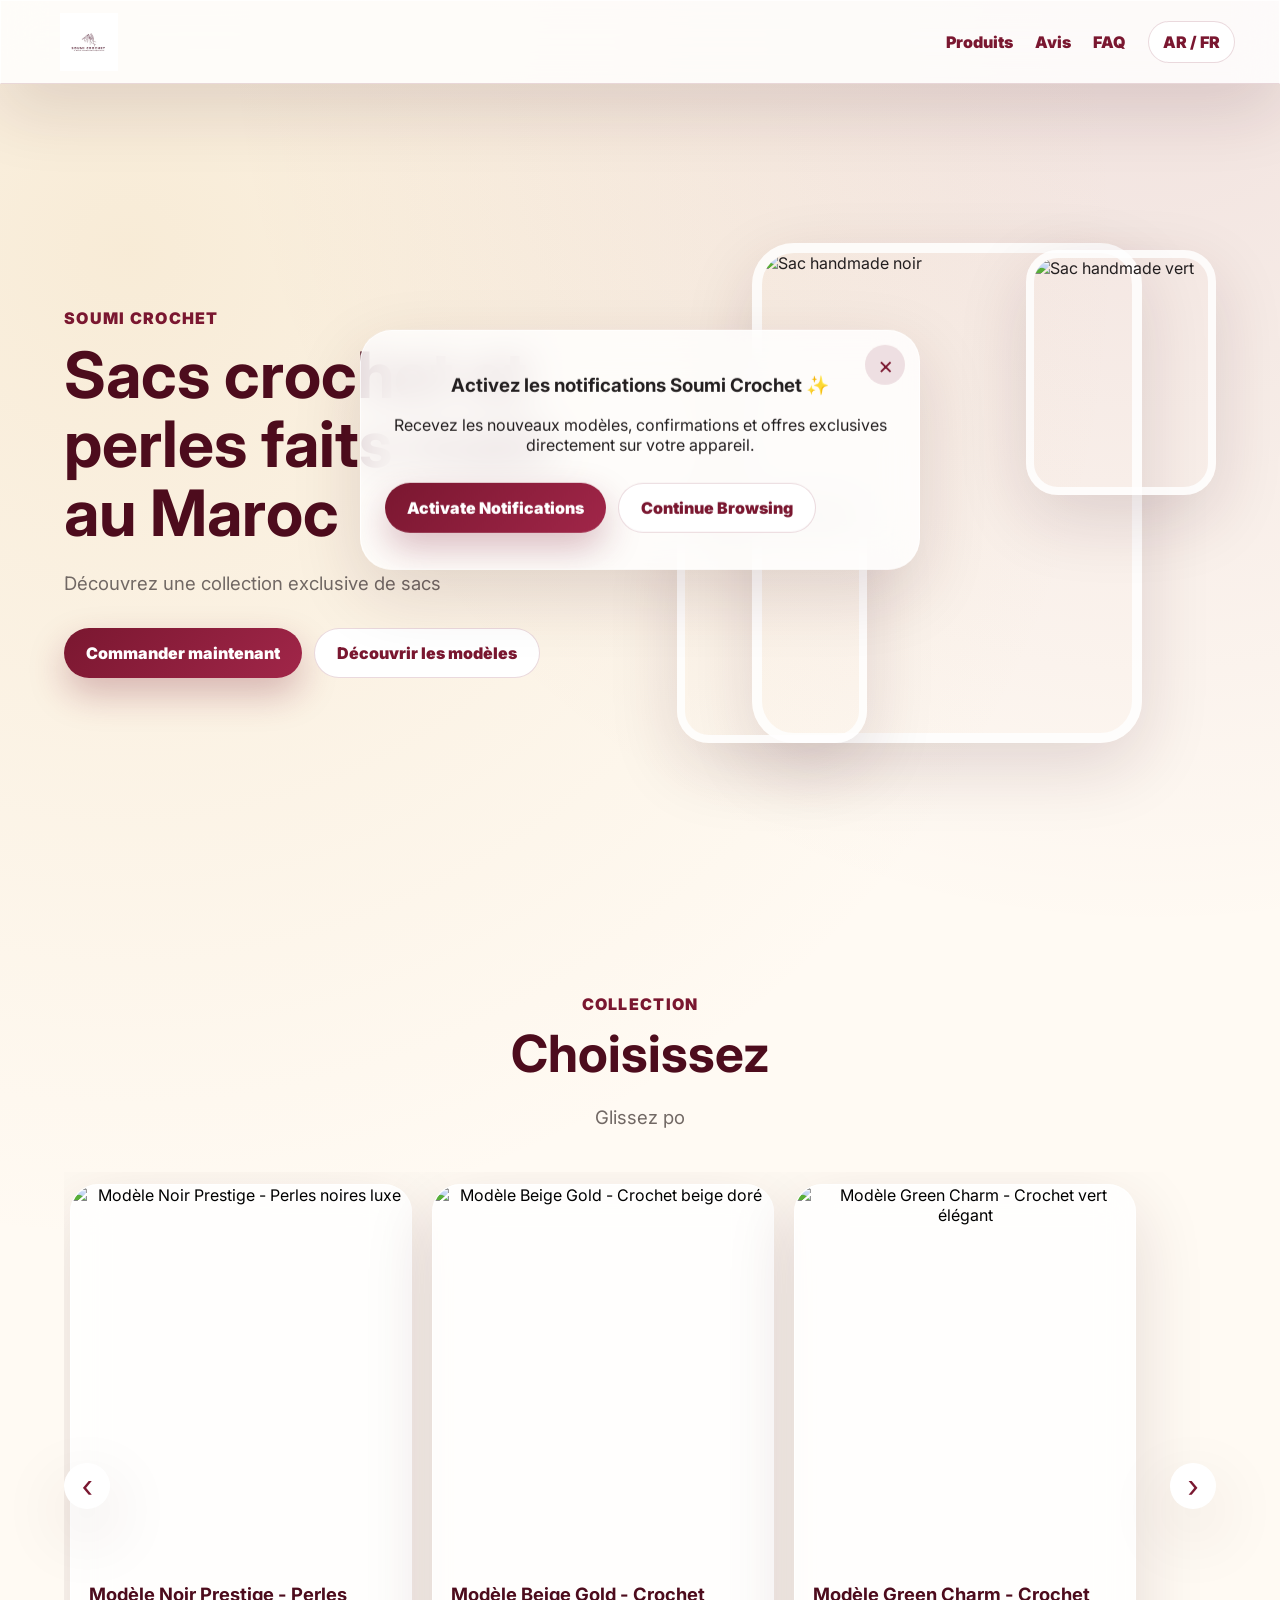
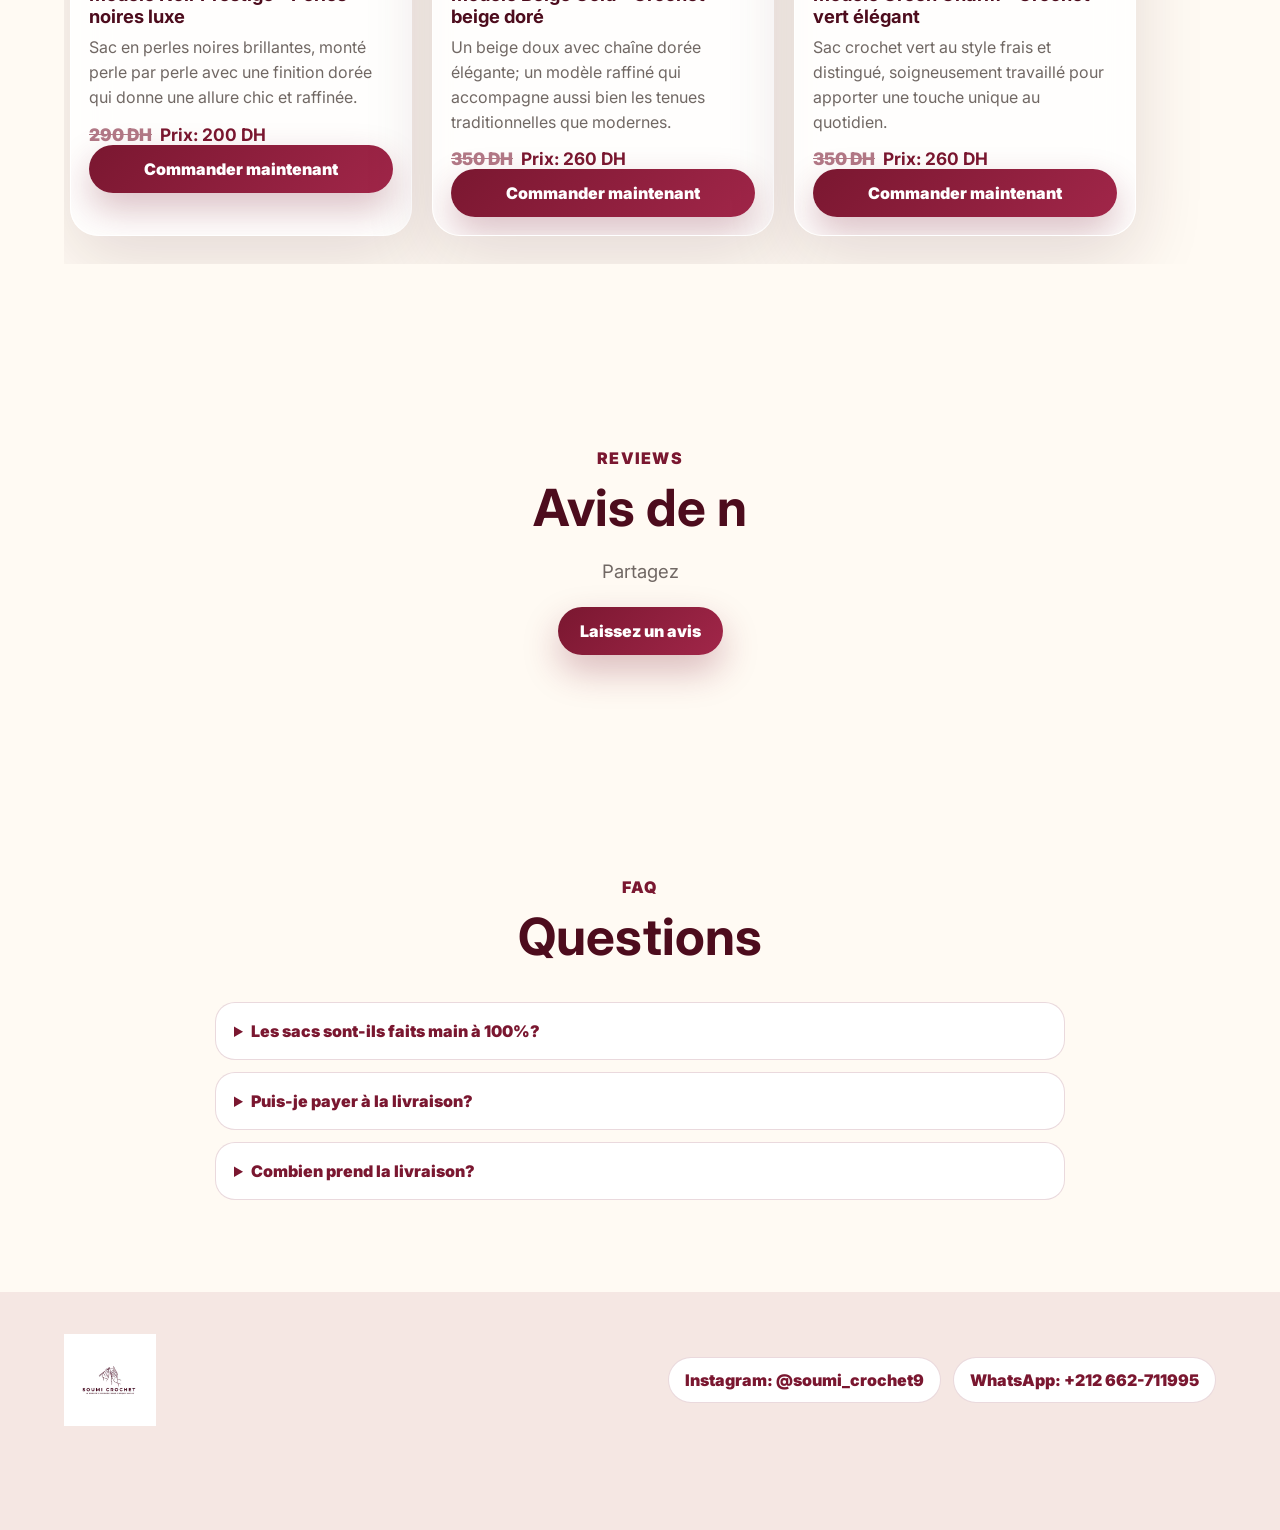
==== commit 35123bdd: "Add files via upload" ====
--- a/index.html
+++ b/index.html
@@ -1,295 +1,168 @@
 <!doctype html>
 <html lang="fr" dir="ltr">
 <head>
-  <meta charset="UTF-8" />
-  <meta name="viewport" content="width=device-width, initial-scale=1.0" />
-  <meta name="format-detection" content="telephone=no" />
-  <meta name="theme-color" content="#7a1730" />
+  <meta charset="utf-8">
+  <meta name="viewport" content="width=device-width, initial-scale=1">
+  <meta name="theme-color" content="#7a1730">
   <title>Soumi Crochet | حقائب كروشي وعقيق فخمة مخدومة باليد في المغرب</title>
-  <meta name="description" content="اكتشفي تشكيلة Soumi Crochet الحصرية لحقائب الكروشي والعقيق المخدومة باليد. صيكان هماوية بجودة عالية، أثمنة مناسبة، والدفع عند الاستلام في جميع مدن المغرب." />
-  <meta name="keywords" content="حقائب كروشي, صيكان العقيق, صيكان مخدومة باليد, Soumi Crochet, حقائب يدوية المغرب, صيكان هماوية, الدفع عند الاستلام, crochet bags Morocco, sacs crochet fait main, sacs en perles, handmade bags" />
-  <meta property="og:title" content="Soumi Crochet | Handmade Luxury Bags" />
-  <meta property="og:description" content="تشكيلة حصرية من حقائب الكروشي والعقيق المخدومة باليد في المغرب. اطلبي الآن والدفع عند الاستلام." />
-  <meta property="og:image" content="assets/img/hero-main.jpg" />
-  <meta property="og:type" content="website" />
-  <meta property="og:locale" content="ar_MA" />
-  <link rel="canonical" href="https://soumicrochet.store/" />
-  <link rel="preconnect" href="https://fonts.googleapis.com" />
-  <link rel="preconnect" href="https://fonts.gstatic.com" crossorigin />
-  <link href="https://fonts.googleapis.com/css2?family=Cairo:wght@400;600;700;800;900&family=Tajawal:wght@400;500;700;800;900&display=swap" rel="stylesheet" />
-  <link rel="stylesheet" href="assets/css/style.css" />
+  <meta name="description" content="اكتشفي تشكيلة Soumi Crochet الحصرية لحقائب الكروشي والعقيق المخدومة باليد. صيكان هماوية بجودة عالية، أثمنة مناسبة، والدفع عند الاستلام في جميع مدن المغرب.">
+  <meta name="keywords" content="حقائب كروشي, صيكان العقيق, صيكان مخدومة باليد, Soumi Crochet, حقائب يدوية المغرب, صيكان هماوية, الدفع عند الاستلام, crochet bags Morocco, sacs crochet fait main, sacs en perles, handmade bags">
+  <meta property="og:title" content="Soumi Crochet | Handmade Luxury Bags">
+  <meta property="og:description" content="تشكيلة حصرية من حقائب الكروشي والعقيق المخدومة باليد في المغرب. اطلبي الآن والدفع عند الاستلام.">
+  <meta property="og:image" content="assets/img/hero-main.jpg">
+  <link rel="preconnect" href="https://fonts.googleapis.com">
+  <link rel="preconnect" href="https://fonts.gstatic.com" crossorigin>
+  <link href="https://fonts.googleapis.com/css2?family=Cairo:wght@400;600;700;800;900&family=Inter:wght@400;500;600;700;800;900&display=swap" rel="stylesheet">
+  <link rel="stylesheet" href="style.css">
+  <script src="https://cdn.onesignal.com/sdks/web/v16/OneSignalSDK.page.js" defer></script>
+  <script>
+    window.OneSignalDeferred = window.OneSignalDeferred || [];
+    OneSignalDeferred.push(async function(OneSignal) {
+      await OneSignal.init({ appId: "b0ca17c7-75cb-49bb-bfbd-936677a81519", safari_web_id: "web.onesignal.auto.0dd8fdab-49d8-437b-ac06-36c9d15991be", notifyButton: { enable: false }, serviceWorkerPath: "OneSignalSDKWorker.js" });
+    });
+  </script>
 </head>
 <body>
-  <div class="cursor-glow" aria-hidden="true"></div>
-
   <header class="site-header glass">
-    <div class="container nav-shell">
-      <a href="#home" class="brand" aria-label="Soumi Crochet">
-        <img src="assets/img/logo.png" alt="Soumi Crochet logo" />
-      </a>
-
-      <button class="menu-toggle" id="menuToggle" type="button" aria-label="Menu" aria-expanded="false">
-        <span></span><span></span><span></span>
-      </button>
-
-      <nav class="nav" id="mainNav" aria-label="Main navigation">
-        <a href="#products" data-i18n="navProducts">Produits</a>
-        <a href="#story" data-i18n="navStory">Histoire</a>
-        <a href="#reviews" data-i18n="navReviews">Avis</a>
-        <a href="#faq" data-i18n="navFaq">FAQ</a>
-        <a href="#guarantees" data-i18n="navGuarantees">Garanties</a>
-      </nav>
-
-      <button class="lang-switch glass" id="langSwitch" type="button" aria-label="Language switch">
-        <span>AR</span><span class="active">FR</span>
-      </button>
-    </div>
+    <a class="brand" href="#home"><img src="logo.png" alt="Soumi Crochet"></a>
+    <button class="menu-toggle" id="menuToggle" aria-label="Menu">☰</button>
+    <nav class="nav" id="mainNav">
+      <a href="#products" data-i18n="navProducts">Produits</a>
+      <a href="#reviews" data-i18n="navReviews">Avis</a>
+      <a href="#faq" data-i18n="navFaq">FAQ</a>
+      <button class="lang-switch" id="langSwitch" type="button">AR / FR</button>
+    </nav>
   </header>
 
-  <main>
-    <section class="hero section" id="home">
-      <div class="container hero-grid">
-        <div class="hero-copy reveal">
-          <span class="eyebrow">SOUMI CROCHET · HANDMADE LUXURY</span>
-          <h1 class="type-target hero-title" data-i18n="heroTitle">✨ Brillez avec une touche unique.. des sacs handmade qui captivent! 👜</h1>
-          <p class="lead type-target" data-i18n="heroLead">Collection exclusive de sacs crochet et perles 💎. Finition soignée, haute qualité, et des détails qui attirent tous les regards 😍. Choisissez le style qui vous ressemble et soyez unique à chaque occasion 👑.</p>
-
-          <div class="hero-actions">
-            <button class="btn btn-primary btn-glow pulse js-open-order" type="button" data-i18n="primaryCta">🛒 Commander mon sac maintenant</button>
-            <a class="btn btn-secondary glass" href="#products" data-i18n="secondaryCta">👇 Découvrir tous les modèles</a>
-          </div>
-
-          <div class="hero-badges">
-            <span class="glass" data-i18n="badge1">Fait main</span>
-            <span class="glass" data-i18n="badge2">Paiement à la livraison</span>
-            <span class="glass" data-i18n="badge3">Modèles limités</span>
-          </div>
+  <main id="home">
+    <section class="hero section">
+      <div class="hero-copy reveal">
+        <span class="eyebrow">Soumi Crochet</span>
+        <h1 class="type-target" data-i18n="heroTitle">Sacs crochet et perles faits main au Maroc 👜✨</h1>
+        <p class="lead type-target" data-i18n="heroLead">Découvrez une collection exclusive de sacs faits main avec amour, finition premium, paiement à la livraison et livraison rapide partout au Maroc.</p>
+        <div class="hero-actions">
+          <button class="btn primary pulse open-order" data-i18n="orderNow">Commander maintenant</button>
+          <a class="btn ghost" href="#products" data-i18n="discover">Découvrir les modèles</a>
         </div>
-
-        <div class="hero-art reveal" aria-label="Luxury handmade bags">
-          <div class="orb orb-one"></div>
-          <div class="orb orb-two"></div>
-          <img class="hero-img hero-main-img" src="assets/img/hero-main.jpg" alt="Sac noir handmade Soumi Crochet" />
-          <img class="hero-img hero-float hero-float-one" src="assets/img/hero-green.jpg" alt="Sac vert crochet Soumi Crochet" />
-          <img class="hero-img hero-float hero-float-two" src="assets/img/hero-beige.jpg" alt="Sac beige crochet Soumi Crochet" />
-        </div>
+      </div>
+      <div class="hero-art reveal">
+        <img class="hero-main" src="assets/img/hero-main.jpg" alt="Sac handmade noir">
+        <img class="hero-float one" src="assets/img/hero-green.jpg" alt="Sac handmade vert">
+        <img class="hero-float two" src="assets/img/hero-beige.jpg" alt="Sac handmade beige">
       </div>
     </section>
 
-    <section class="section compact-mobile" id="products">
-      <div class="container">
-        <div class="section-head reveal">
-          <span class="eyebrow">COLLECTION</span>
-          <h2 class="type-target" data-i18n="productsTitle">Choisissez le modèle qui vous fait craquer</h2>
-          <p class="type-target section-lead" data-i18n="productsLead">Glissez à gauche et à droite pour découvrir les modèles. Chaque carte montre l’image principale; les détails s’ouvrent dans le modal.</p>
-        </div>
-
-        <div class="carousel-shell">
-          <button class="gallery-arrow gallery-prev glass" id="galleryPrev" type="button" aria-label="Previous products">‹</button>
-          <div class="product-carousel" id="productCarousel" aria-live="polite"></div>
-          <button class="gallery-arrow gallery-next glass" id="galleryNext" type="button" aria-label="Next products">›</button>
-        </div>
+    <section class="section" id="products">
+      <div class="section-head reveal">
+        <span class="eyebrow">Collection</span>
+        <h2 class="type-target" data-i18n="productsTitle">Choisissez le modèle qui vous ressemble</h2>
+        <p class="type-target" data-i18n="productsLead">Glissez pour découvrir les modèles. Chaque carte affiche l’image principale; les détails s’ouvrent dans une galerie dédiée.</p>
+      </div>
+      <div class="carousel-shell">
+        <button class="carousel-nav prev" id="galleryPrev" aria-label="Previous">‹</button>
+        <div class="product-carousel" id="productCarousel"></div>
+        <button class="carousel-nav next" id="galleryNext" aria-label="Next">›</button>
       </div>
     </section>
 
-    <section class="section story-section" id="story">
-      <div class="container story-card glass reveal">
-        <div class="story-media">
-          <img src="assets/img/p04/main.jpg" alt="Luxury pearl bag detail" loading="lazy" />
-        </div>
-        <div class="story-copy">
-          <span class="eyebrow">HANDMADE ART</span>
-          <h2 class="type-target" data-i18n="storyTitle">✨ Pas juste un sac.. une œuvre d’art faite avec amour! 💖</h2>
-          <p class="type-target" data-i18n="storyBody">Chaque sac soumicrochet 🧶 porte une histoire de créativité, de patience et de précision extrême ⏳. Quand vous voyez ces perles noires brillantes posées une par une 🖤, ou cette maille crochet épaisse travaillée soigneusement à la main 🧵, vous savez que ce n’est ni une machine ni une production de masse 🚫.. c’est le travail des mains 🤲 qui donnent du temps et de l’âme pour créer une pièce unique 👑. Les détails sont tout pour nous! 🔍 De la chaîne dorée qui apporte une touche de luxe ✨, au fermoir solide 🔒, jusqu’à la structure qui garde le sac bien formé et généreux 👜.</p>
-          <button class="btn btn-primary btn-glow pulse js-open-order" type="button" data-i18n="storyCta">Commander mon modèle</button>
-        </div>
+    <section class="section reviews" id="reviews">
+      <div class="section-head reveal">
+        <span class="eyebrow">Reviews</span>
+        <h2 class="type-target" data-i18n="reviewsTitle">Avis de nos clientes</h2>
+        <p class="type-target" data-i18n="reviewsLead">Partagez votre expérience avec Soumi Crochet.</p>
+        <button id="openReviewModalBtn" class="btn primary" type="button" data-i18n="leaveReview">Laissez un avis</button>
       </div>
+      <div class="reviews-grid" id="publishedReviews"></div>
     </section>
 
-    <section class="section compact-mobile" id="reviews">
-      <div class="container">
-        <div class="section-head reveal">
-          <span class="eyebrow">AUDIO SOCIAL PROOF</span>
-          <h2 class="type-target" data-i18n="reviewsTitle">Avis des clientes Soumi Crochet</h2>
-        </div>
-
-        <div class="reviews-grid">
-          <article class="review-card glass reveal"><div class="stars">★★★★★</div><h3>Fatima - Casablanca</h3><audio controls preload="metadata" src="assets/audio/review-1.ogg"></audio></article>
-          <article class="review-card glass reveal"><div class="stars">★★★★★</div><h3>Imane - Rabat</h3><audio controls preload="metadata" src="assets/audio/review-2.ogg"></audio></article>
-          <article class="review-card glass reveal"><div class="stars">★★★★★</div><h3>Salma - Marrakech</h3><audio controls preload="metadata" src="assets/audio/review-3.ogg"></audio></article>
-          <article class="review-card glass reveal"><div class="stars">★★★★★</div><h3>Nadia - Tanger</h3><audio controls preload="metadata" src="assets/audio/review-4.ogg"></audio></article>
-        </div>
-
-        <div id="supabaseReviews" class="reviews-grid"></div>
-
-        <div class="review-action reveal">
-          <button id="openReviewModalBtn" class="btn btn-primary btn-glow pulse" type="button">Laissez un avis</button>
-        </div>
+    <section class="section" id="faq">
+      <div class="section-head reveal">
+        <span class="eyebrow">FAQ</span>
+        <h2 class="type-target" data-i18n="faqTitle">Questions fréquentes</h2>
       </div>
-    </section>
-
-    <section class="section compact-mobile faq-section" id="faq">
-      <div class="container">
-        <div class="section-head reveal">
-          <span class="eyebrow">FAQ</span>
-          <h2 class="type-target" data-i18n="faqTitle">Questions fréquentes</h2>
-        </div>
-        <div class="faq-list reveal">
-          <details class="glass"><summary data-i18n="faqQ1">Les sacs sont-ils 100% faits main?</summary><p data-i18n="faqA1">Oui, chaque sac est travaillé avec soin et haute précision par des artisans, ce qui demande du temps pour garantir une qualité premium et un modèle unique.</p></details>
-          <details class="glass"><summary data-i18n="faqQ2">Puis-je payer à la livraison?</summary><p data-i18n="faqA2">Bien sûr! Le paiement se fait à la réception pour que vous soyez rassurée et que vous vérifiiez la qualité de votre sac avant de payer.</p></details>
-          <details class="glass"><summary data-i18n="faqQ3">Combien de temps prend la livraison?</summary><p data-i18n="faqA3">La livraison est rapide et prend entre 24 et 48 heures maximum dans toutes les villes du Maroc.</p></details>
-          <details class="glass"><summary data-i18n="faqQ4">Les photos sont-elles réelles?</summary><p data-i18n="faqA4">Oui, toutes les photos montrent nos vrais sacs. Vous recevrez le même modèle que vous avez vu et choisi.</p></details>
-        </div>
-      </div>
-    </section>
-
-    <section id="guarantees" class="section compact-mobile">
-      <div class="container">
-        <div class="section-head reveal">
-          <span class="eyebrow">OUR PROMISE</span>
-          <h2 class="type-target" data-i18n="trustTitle">✨ Nos Engagements.. Pour un achat en toute sérénité!</h2>
-        </div>
-        <div class="promise-grid">
-          <article class="promise-card glass reveal"><h3 data-i18n="trust1Title">🥇 Qualité irréprochable</h3><p data-i18n="trust1Desc">Des sacs faits main avec passion et précision pour durer.</p></article>
-          <article class="promise-card glass reveal"><h3 data-i18n="trust2Title">🤝 Prix juste et transparent</h3><p data-i18n="trust2Desc">En travaillant directement de l'artisan à vous, nous offrons le meilleur prix.</p></article>
-          <article class="promise-card glass reveal"><h3 data-i18n="trust3Title">🚚 Paiement à la livraison</h3><p data-i18n="trust3Desc">Vérifiez votre sac de vos propres yeux, assurez-vous de la qualité, et payez à la réception.</p></article>
-          <article class="promise-card glass reveal"><h3 data-i18n="trust4Title">📞 Service client dédié</h3><p data-i18n="trust4Desc">Nous sommes toujours là pour vous. Notre équipe est disponible sur WhatsApp pour vous.</p></article>
-        </div>
+      <div class="faq-list reveal">
+        <details><summary data-i18n="faqQ1">Les sacs sont-ils faits main à 100%?</summary><p data-i18n="faqA1">Oui, chaque sac est travaillé avec précision pour garantir une qualité premium.</p></details>
+        <details><summary data-i18n="faqQ2">Puis-je payer à la livraison?</summary><p data-i18n="faqA2">Oui, le paiement se fait à la réception partout au Maroc.</p></details>
+        <details><summary data-i18n="faqQ3">Combien prend la livraison?</summary><p data-i18n="faqA3">La livraison prend généralement entre 24h et 48h.</p></details>
       </div>
     </section>
   </main>
 
   <footer class="footer">
-    <div class="container footer-grid">
-      <div>
-        <img src="assets/img/logo.png" alt="Soumi Crochet logo" class="footer-logo" />
-        <p data-i18n="footerText">Sacs crochet et perles faits main au Maroc. Élégance artisanale, livraison rapide, paiement à la réception.</p>
-      </div>
-      <div class="footer-badges">
-        <a class="footer-badge" href="https://www.instagram.com/soumi_crochet9/" target="_blank" rel="noopener">Instagram: @soumi_crochet9</a>
-        <a class="footer-badge" href="https://wa.me/212662711995" target="_blank" rel="noopener">WhatsApp: +212 662-711995</a>
-        <a class="footer-badge" href="policies.html" data-i18n="policiesLink">Politiques & garanties</a>
-      </div>
+    <img src="logo.png" alt="Soumi Crochet">
+    <div class="footer-links">
+      <a href="https://www.instagram.com/soumi_crochet9/" target="_blank" rel="noopener">Instagram: @soumi_crochet9</a>
+      <a href="https://wa.me/212662711995" target="_blank" rel="noopener">WhatsApp: +212 662-711995</a>
     </div>
   </footer>
 
-  <button class="mobile-sticky-cta btn btn-primary pulse js-open-order" type="button" data-i18n="stickyCta">Commander maintenant</button>
+  <button class="sticky-cta pulse open-order" type="button" data-i18n="orderNow">Commander maintenant</button>
 
-  <div class="modal" id="productModal" aria-hidden="true" role="dialog" aria-modal="true">
-    <div class="modal-mask" data-close="product"></div>
-    <div class="modal-card glass product-modal-card">
-      <button class="modal-close" id="closeProductModal" type="button" aria-label="Close">×</button>
-      <div id="productModalContent"></div>
+  <div class="notify-modal" id="notifyModal" aria-hidden="true">
+    <div class="modal-card glass">
+      <button class="x" id="notifyClose" aria-label="Close">×</button>
+      <h3 data-i18n="notifyTitle">Activez les notifications Soumi Crochet ✨</h3>
+      <p data-i18n="notifyText">Recevez les nouveaux modèles, confirmations et offres exclusives directement sur votre appareil.</p>
+      <div class="modal-actions">
+        <button class="btn primary" id="activateNotifications" data-i18n="activateNotifications">Activate Notifications</button>
+        <button class="btn ghost" id="continueBrowsing" data-i18n="continueBrowsing">Continue Browsing</button>
+      </div>
+      <small id="notifyWarning" class="warning"></small>
     </div>
   </div>
 
-  <div class="modal bottom-sheet" id="orderModal" aria-hidden="true" role="dialog" aria-modal="true">
-    <div class="modal-mask" data-close="order"></div>
-    <div class="sheet-panel glass">
-      <button class="modal-close sheet-close" id="closeOrderSheet" type="button" aria-label="Close">×</button>
-      <div class="sheet-handle"></div>
-      <div class="sheet-head">
-        <span class="eyebrow">CHECKOUT</span>
-        <h2 class="type-target" data-i18n="orderTitle">Finaliser votre commande</h2>
-      </div>
-
-      <form action="https://formspree.io/f/meenyzkz" method="POST" id="orderForm">
-        <input type="hidden" name="_subject" value="New Soumi Crochet Order" />
-        <input type="hidden" name="_next" value="thankyou.html" />
-        <input type="hidden" name="selected_model_name" id="selectedModelName" />
-        <input type="hidden" name="selected_product_image" id="selectedProductImage" />
-        <input type="hidden" name="selected_product_price" id="selectedProductPrice" />
-        <input type="hidden" name="source_page" id="sourcePage" />
-
-        <div class="order-progress" aria-hidden="true"><span class="active"></span><span></span><span></span></div>
-
-        <div class="form-step active" data-step="1">
-          <div class="selected-product glass">
-            <img id="selectedPreview" src="assets/img/p01/main.jpg" alt="Selected product" />
-            <div>
-              <strong id="selectedLabel">Soumi Crochet</strong>
-              <span id="selectedPriceLabel" class="price-tag"></span>
-              <small id="selectedUrlText"></small>
-            </div>
-          </div>
-          <div class="visual-picker" id="visualPickerGrid"></div>
-          <div class="wizard-actions">
-            <button class="btn btn-primary btn-glow next-step" type="button" data-next="2" data-i18n="nextBtn">Suivant</button>
-          </div>
+  <div class="modal" id="productModal" aria-hidden="true">
+    <div class="modal-backdrop" data-close-product></div>
+    <div class="modal-panel glass">
+      <button class="x" data-close-product>×</button>
+      <div class="modal-grid">
+        <div>
+          <img id="modalImage" class="modal-image" alt="Selected product">
+          <div class="modal-thumbs" id="modalThumbs"></div>
         </div>
-
-        <div class="form-step" data-step="2">
-          <label class="field"><span data-i18n="nameLabel">Nom complet</span><input id="customerName" name="name" type="text" required autocomplete="name" /></label>
-          <label class="field"><span data-i18n="phoneLabel">Téléphone</span><input id="customerPhone" name="phone" type="tel" required autocomplete="tel" placeholder="06 00 00 00 00" /></label>
-          <div class="wizard-actions split">
-            <button class="btn btn-secondary prev-step" type="button" data-prev="1" data-i18n="backBtn">Retour</button>
-            <button class="btn btn-primary next-step" type="button" data-next="3" data-i18n="nextBtn">Suivant</button>
-          </div>
+        <div class="modal-info">
+          <h2 id="modalTitle"></h2>
+          <p id="modalDesc"></p>
+          <p class="price-tag" id="modalPrice"></p>
+          <button class="btn primary pulse" id="confirmProduct" data-i18n="confirmOrder">Confirmer la commande</button>
         </div>
-
-        <div class="form-step" data-step="3">
-          <div class="final-summary glass">
-            <strong id="finalProductName">Soumi Crochet</strong>
-            <span id="finalProductPrice" class="price-tag"></span>
-            <small id="finalProductUrl"></small>
-          </div>
-          <label class="field"><span data-i18n="cityLabel">Ville</span><input id="customerCity" name="city" type="text" required autocomplete="address-level2" /></label>
-          <label class="field"><span data-i18n="addressLabel">Adresse complète</span><input id="customerAddress" name="address" type="text" required autocomplete="street-address" /></label>
-          <div class="wizard-actions split">
-            <button class="btn btn-secondary prev-step" type="button" data-prev="2" data-i18n="backBtn">Retour</button>
-            <button class="btn btn-primary btn-glow pulse" type="submit" data-i18n="submitBtn">Confirmer la commande</button>
-          </div>
-        </div>
-      </form>
-    </div>
-  </div>
-
-
-  <div class="modal" id="reviewModal" aria-hidden="true" role="dialog" aria-modal="true" aria-labelledby="reviewModalTitle">
-    <div class="modal-mask" data-close-review-modal></div>
-    <div class="modal-card glass">
-      <button class="modal-close" type="button" data-close-review-modal aria-label="Close">×</button>
-      <div class="modal-info" style="padding:30px;max-width:720px;margin:auto;">
-        <span class="eyebrow">AVIS CLIENTES</span>
-        <h2 id="reviewModalTitle">Laissez un avis</h2>
-        <p>Partagez votre expérience avec Soumi Crochet.</p>
-        <form id="reviewForm" class="order-form">
-          <label class="field"><span>Nom</span><input type="text" id="reviewerName" name="reviewer_name" required placeholder="Votre nom" /></label>
-          <label class="field"><span>Ville</span><input type="text" id="reviewCity" name="city" required placeholder="Votre ville" /></label>
-          <label class="field"><span>Téléphone</span><input type="tel" id="reviewPhone" name="phone" placeholder="06 00 00 00 00" /></label>
-          <label class="field"><span>Note</span>
-            <select id="reviewRating" name="rating" required style="width:100%;border:1px solid var(--line);border-radius:16px;padding:14px;background:#fff;color:var(--text);">
-              <option value="5">⭐⭐⭐⭐⭐</option>
-              <option value="4">⭐⭐⭐⭐</option>
-              <option value="3">⭐⭐⭐</option>
-              <option value="2">⭐⭐</option>
-              <option value="1">⭐</option>
-            </select>
-          </label>
-          <label class="field"><span>Votre avis</span><textarea id="reviewText" name="review_text" required rows="4" placeholder="Écrivez votre avis ici..." style="width:100%;border:1px solid var(--line);border-radius:16px;padding:14px;background:#fff;color:var(--text);resize:vertical;"></textarea></label>
-          <button class="btn btn-primary btn-glow pulse" type="submit">Envoyer l’avis</button>
-          <p id="reviewStatus" aria-live="polite"></p>
-        </form>
       </div>
     </div>
   </div>
 
-  <div class="whatsapp-widget" id="whatsappWidget">
-    <div class="wa-chat glass" id="waChat" aria-hidden="true">
-      <div class="wa-head"><strong>Soumi Crochet</strong><button type="button" id="waClose" aria-label="Close">×</button></div>
-      <div class="wa-body">
-        <p data-i18n="waIntro">Bonjour, comment pouvons-nous vous aider?</p>
-        <button type="button" data-wa="سلام، بغيت نطلب صاك من Soumi Crochet">Commander un sac</button>
-        <button type="button" data-wa="سلام، بغيت نشوف الموديلات المتوفرة">Voir les modèles</button>
-        <button type="button" data-wa="سلام، بغيت نعرف الثمن والتوصيل">Prix & livraison</button>
-      </div>
-    </div>
-    <button class="whatsapp-float pulse" id="waToggle" type="button" aria-label="WhatsApp">
-      <svg viewBox="0 0 24 24" width="32" height="32" fill="white" aria-hidden="true"><path d="M17.472 14.382c-.297-.149-1.758-.867-2.03-.967-.273-.099-.471-.148-.67.15-.197.297-.767.966-.94 1.164-.173.199-.347.223-.644.075-.297-.15-1.255-.463-2.39-1.475-.883-.788-1.48-1.761-1.653-2.059-.173-.297-.018-.458.13-.606.134-.133.298-.347.446-.52.149-.174.198-.298.298-.497.099-.198.05-.371-.025-.52-.075-.149-.669-1.612-.916-2.207-.242-.579-.487-.5-.669-.51a12.8 12.8 0 0 0-.57-.01c-.198 0-.52.074-.792.372-.272.297-1.04 1.016-1.04 2.479 0 1.462 1.065 2.875 1.213 3.074.149.198 2.096 3.2 5.077 4.487.709.306 1.262.489 1.694.625.712.227 1.36.195 1.871.118.571-.085 1.758-.719 2.006-1.413.248-.694.248-1.289.173-1.413-.074-.124-.272-.198-.57-.347m-5.421 7.403h-.004a9.87 9.87 0 0 1-5.031-1.378l-.361-.214-3.741.982.998-3.648-.235-.374a9.86 9.86 0 0 1-1.51-5.26c.001-5.45 4.436-9.884 9.888-9.884 2.64 0 5.122 1.03 6.988 2.898a9.82 9.82 0 0 1 2.893 6.994c-.003 5.45-4.437 9.884-9.885 9.884m8.413-18.297A11.81 11.81 0 0 0 12.05 0C5.495 0 .16 5.335.157 11.892c0 2.096.547 4.142 1.588 5.945L.057 24l6.305-1.654a11.88 11.88 0 0 0 5.683 1.448h.005c6.554 0 11.89-5.335 11.893-11.893a11.82 11.82 0 0 0-3.48-8.413Z"/></svg>
-    </button>
+  <div class="bottom-sheet" id="orderSheet" aria-hidden="true">
+    <div class="sheet-backdrop" data-close-sheet></div>
+    <form class="sheet-panel glass" id="orderForm">
+      <button class="x" type="button" data-close-sheet>×</button>
+      <input type="hidden" id="productId" name="product_id">
+      <input type="hidden" id="productName" name="product_name">
+      <input type="hidden" id="productPrice" name="price">
+      <input type="hidden" id="selectedProductImage" name="selected_product_image">
+      <h2 data-i18n="orderTitle">Finaliser votre commande</h2>
+      <div class="selected-box"><img id="selectedPreview" alt="Selected"><strong id="selectedName"></strong></div>
+      <label><span data-i18n="nameLabel">Nom complet</span><input id="customerName" required autocomplete="name"></label>
+      <label><span data-i18n="phoneLabel">Téléphone</span><input id="customerPhone" required autocomplete="tel"></label>
+      <label><span data-i18n="cityLabel">Ville</span><input id="customerCity" required autocomplete="address-level2"></label>
+      <label><span data-i18n="addressLabel">Adresse</span><input id="customerAddress" required autocomplete="street-address"></label>
+      <button class="btn primary full" type="submit" data-i18n="submitOrder">Envoyer la commande</button>
+    </form>
+  </div>
+
+  <div class="modal" id="reviewModal" aria-hidden="true">
+    <div class="modal-backdrop" data-close-review></div>
+    <form class="modal-panel review-form glass" id="reviewForm">
+      <button class="x" type="button" data-close-review>×</button>
+      <h2 data-i18n="leaveReview">Laissez un avis</h2>
+      <label><span data-i18n="nameLabel">Nom complet</span><input id="reviewerName" required></label>
+      <label><span data-i18n="cityLabel">Ville</span><input id="reviewerCity" required></label>
+      <label><span>Rating</span><select id="reviewRating" required><option value="5">⭐⭐⭐⭐⭐</option><option value="4">⭐⭐⭐⭐</option><option value="3">⭐⭐⭐</option><option value="2">⭐⭐</option><option value="1">⭐</option></select></label>
+      <label><span>Message</span><textarea id="reviewText" required rows="4"></textarea></label>
+      <button class="btn primary full" type="submit">Envoyer</button>
+      <p class="form-status" id="reviewStatus"></p>
+    </form>
   </div>
 
   <script src="https://cdn.jsdelivr.net/npm/@supabase/supabase-js@2"></script>
-  <script src="assets/js/app.js"></script>
+  <script src="app.js"></script>
 </body>
 </html>
--- a/style.css
+++ b/style.css
@@ -0,0 +1 @@
+:root{--bg:#fffaf3;--bg-soft:#fff8ec;--card:rgba(255,255,255,.82);--primary:#7a1730;--primary-2:#a12649;--ink:#231f20;--muted:#716864;--gold:#d7a956;--line:rgba(122,23,48,.16);--shadow:0 24px 70px rgba(66,20,32,.14);--radius:28px}*{box-sizing:border-box}html{scroll-behavior:smooth}body{margin:0;background:radial-gradient(circle at 10% 8%,rgba(215,169,86,.18),transparent 32%),radial-gradient(circle at 90% 0,rgba(122,23,48,.11),transparent 28%),var(--bg);color:var(--ink);font-family:Inter,Cairo,system-ui,sans-serif;overflow-x:hidden}html[dir=rtl] body{font-family:Cairo,Inter,system-ui,sans-serif}body.no-scroll{overflow:hidden}a{text-decoration:none;color:inherit}img{display:block;max-width:100%}button,input,select,textarea{font:inherit}.glass{background:var(--card);border:1px solid rgba(255,255,255,.72);box-shadow:var(--shadow);backdrop-filter:blur(20px)}.site-header{position:sticky;top:0;z-index:80;display:flex;align-items:center;justify-content:space-between;padding:12px clamp(14px,4vw,44px);border-bottom:1px solid var(--line)}.brand img{width:88px;height:58px;object-fit:contain}.nav{display:flex;align-items:center;gap:22px;font-weight:900;color:var(--primary);background:transparent}.lang-switch,.menu-toggle{border:1px solid var(--line);border-radius:999px;background:#fff;color:var(--primary);padding:10px 14px;font-weight:900}.menu-toggle{display:none}.section{padding:92px clamp(16px,5vw,72px)}.hero{display:grid;grid-template-columns:1fr .95fr;align-items:center;gap:46px;min-height:calc(100vh - 82px)}.eyebrow{display:inline-flex;color:var(--primary);font-weight:900;letter-spacing:.08em;text-transform:uppercase;margin-bottom:12px}.hero h1,.section h2{color:#4d0c1d;font-size:clamp(2rem,5vw,4.8rem);line-height:1.08;margin:0 0 18px}.section h2{font-size:clamp(1.75rem,4vw,3.2rem)}.lead,.section-head p{font-size:1.16rem;line-height:1.85;color:var(--muted)}.hero-actions,.modal-actions{display:flex;flex-wrap:wrap;gap:12px;margin-top:28px}.btn{border:0;border-radius:999px;padding:14px 22px;font-weight:900;display:inline-flex;align-items:center;justify-content:center;gap:8px;cursor:pointer;transition:.25s ease}.btn:hover{transform:translateY(-3px)}.btn.primary{background:linear-gradient(135deg,var(--primary),var(--primary-2));color:#fff;box-shadow:0 16px 36px rgba(122,23,48,.28)}.btn.ghost{background:#fff;color:var(--primary);border:1px solid var(--line)}.btn.full{width:100%}.pulse{animation:pulse 2.2s infinite}@keyframes pulse{0%{box-shadow:0 0 0 0 rgba(122,23,48,.35),0 16px 36px rgba(122,23,48,.25)}70%{box-shadow:0 0 0 16px rgba(122,23,48,0),0 16px 36px rgba(122,23,48,.25)}100%{box-shadow:0 0 0 0 rgba(122,23,48,0),0 16px 36px rgba(122,23,48,.25)}}.hero-art{position:relative;min-height:570px}.hero-main{position:absolute;left:50%;top:50%;transform:translate(-50%,-50%);width:min(390px,72vw);height:500px;object-fit:cover;border-radius:42px;border:10px solid rgba(255,255,255,.82);box-shadow:var(--shadow)}.hero-float{position:absolute;width:190px;height:245px;object-fit:cover;border-radius:32px;border:8px solid rgba(255,255,255,.82);box-shadow:var(--shadow);animation:float 5s ease-in-out infinite}.hero-float.one{right:0;top:42px}.hero-float.two{left:0;bottom:35px;animation-delay:.7s}@keyframes float{50%{translate:0 -14px}}.section-head{text-align:center;max-width:820px;margin:0 auto 38px}.carousel-shell{position:relative}.product-carousel{display:flex;gap:20px;overflow-x:auto;scroll-snap-type:x mandatory;scroll-padding:24px;padding:12px 6px 28px;scrollbar-width:none}.product-carousel::-webkit-scrollbar{display:none}.product-card{flex:0 0 30%;min-width:310px;scroll-snap-align:center;border-radius:var(--radius);overflow:hidden;transition:.28s ease}.product-card:hover{transform:translateY(-8px)}.product-media{border:0;padding:0;background:transparent;width:100%;cursor:pointer}.product-media img{width:100%;height:380px;object-fit:cover}.product-body{padding:18px}.product-body h3{color:#4d0c1d;margin:0 0 8px;font-size:1.15rem}.product-body p{color:var(--muted);line-height:1.55;margin:0 0 14px}.price-tag{color:var(--primary);font-weight:900;font-size:1.08rem}.old-price{opacity:.58;margin-inline-end:8px}.carousel-nav{position:absolute;top:42%;z-index:4;width:46px;height:46px;border-radius:50%;border:0;background:#fff;color:var(--primary);font-size:2rem;box-shadow:var(--shadow)}.carousel-nav.prev{left:0}.carousel-nav.next{right:0}.reviews-grid{display:grid;grid-template-columns:repeat(auto-fit,minmax(220px,1fr));gap:18px}.review-card{padding:20px;border-radius:24px;background:#fff;border:1px solid var(--line)}.review-card:active{transform:scale(.97);border-color:var(--primary);transition:transform .1s ease}.faq-list{max-width:850px;margin:auto;display:grid;gap:12px}.faq-list details{background:#fff;border:1px solid var(--line);border-radius:20px;padding:18px}.faq-list summary{cursor:pointer;font-weight:900;color:var(--primary)}.faq-list details[open] p{transform-origin:top;animation:pageTurn .4s cubic-bezier(.25,1,.5,1) forwards}@keyframes pageTurn{0%{opacity:0;transform:perspective(700px) rotateX(-18deg) translateY(-8px)}100%{opacity:1;transform:perspective(700px) rotateX(0) translateY(0)}}.footer{padding:42px clamp(16px,5vw,72px) 104px;background:rgba(122,23,48,.08);display:flex;align-items:center;justify-content:space-between;gap:24px;flex-wrap:wrap}.footer img{width:92px}.footer-links{display:flex;gap:12px;flex-wrap:wrap}.footer-links a{background:#fff;border:1px solid var(--line);border-radius:999px;padding:12px 16px;color:var(--primary);font-weight:900}.sticky-cta{position:fixed;left:14px;right:14px;bottom:12px;z-index:65;display:none;border:0;border-radius:999px;padding:15px 18px;background:linear-gradient(135deg,var(--primary),var(--primary-2));color:#fff;font-weight:900}.modal,.notify-modal,.bottom-sheet{position:fixed;inset:0;z-index:120;opacity:0;pointer-events:none;transition:.3s ease}.modal.active,.notify-modal.active,.bottom-sheet.active{opacity:1;pointer-events:auto}.modal-backdrop,.sheet-backdrop{position:absolute;inset:0;background:rgba(21,12,16,.55);backdrop-filter:blur(8px)}.modal-panel,.modal-card{position:absolute;left:50%;top:50%;transform:translate(-50%,-46%) scale(.95);width:min(920px,calc(100% - 24px));max-height:90vh;overflow:auto;border-radius:32px;padding:24px;transition:.3s ease}.modal.active .modal-panel,.notify-modal.active .modal-card{transform:translate(-50%,-50%) scale(1)}.modal-card{max-width:560px;text-align:center}.modal-grid{display:grid;grid-template-columns:1fr .85fr;gap:24px}.modal-image{width:100%;height:560px;object-fit:cover;border-radius:24px}.modal-thumbs{display:flex;gap:8px;flex-wrap:wrap;margin-top:10px}.modal-thumbs button{padding:0;border:2px solid transparent;background:#fff;border-radius:12px;overflow:hidden}.modal-thumbs button.active{border-color:var(--primary)}.modal-thumbs img{width:74px;height:82px;object-fit:cover}.x{position:absolute;top:14px;right:14px;width:40px;height:40px;border:0;border-radius:50%;background:rgba(122,23,48,.12);color:var(--primary);font-size:1.5rem;cursor:pointer}.sheet-panel{position:absolute;left:50%;bottom:0;transform:translate(-50%,105%);width:min(640px,100%);max-height:92vh;overflow:auto;border-radius:30px 30px 0 0;padding:24px;display:grid;gap:12px;transition:.35s cubic-bezier(.2,.8,.2,1)}.bottom-sheet.active .sheet-panel{transform:translate(-50%,0)}.sheet-panel label,.review-form label{display:grid;gap:6px;color:var(--primary);font-weight:900}.sheet-panel input,.review-form input,.review-form select,.review-form textarea{width:100%;border:1px solid var(--line);border-radius:15px;padding:13px;background:#fff;outline:none}.selected-box{display:grid;grid-template-columns:74px 1fr;gap:12px;align-items:center;background:#fff;border:1px solid var(--line);border-radius:18px;padding:10px}.selected-box img{width:74px;height:84px;object-fit:cover;border-radius:14px}.warning{display:block;color:var(--primary);font-weight:800;margin-top:12px}.reveal{opacity:0;transform:translateY(28px);transition:.7s ease}.reveal.is-visible{opacity:1;transform:translateY(0)}.type-target{visibility:hidden}.type-target.typed{visibility:visible}.form-status{font-weight:900;color:var(--primary)}@media(max-width:1020px){.menu-toggle{display:inline-flex}.nav{position:absolute;top:76px;left:14px;right:14px;display:grid;gap:12px;padding:18px;border:1px solid var(--line);border-radius:24px;background:#fff8ec;opacity:0;pointer-events:none;transform:translateY(-10px) scale(.98);transition:all .3s cubic-bezier(.2,.8,.2,1);z-index:100}.nav.show{opacity:1;pointer-events:auto;transform:translateY(0) scale(1)}.hero,.modal-grid{grid-template-columns:1fr}.hero-art{order:-1;min-height:430px}.product-card{flex:0 0 85%;min-width:280px}.carousel-nav{display:none}.sticky-cta{display:block}.modal-image{height:420px}}@media(max-width:680px){.section{padding:66px 14px}.hero-main{width:270px;height:350px}.hero-float{width:130px;height:165px}.product-media img{height:330px}.product-body{padding:14px}.footer{justify-content:center;text-align:center}.modal-panel,.modal-card{padding:18px;border-radius:24px}.sheet-panel{padding:22px 16px}.brand img{width:76px}}
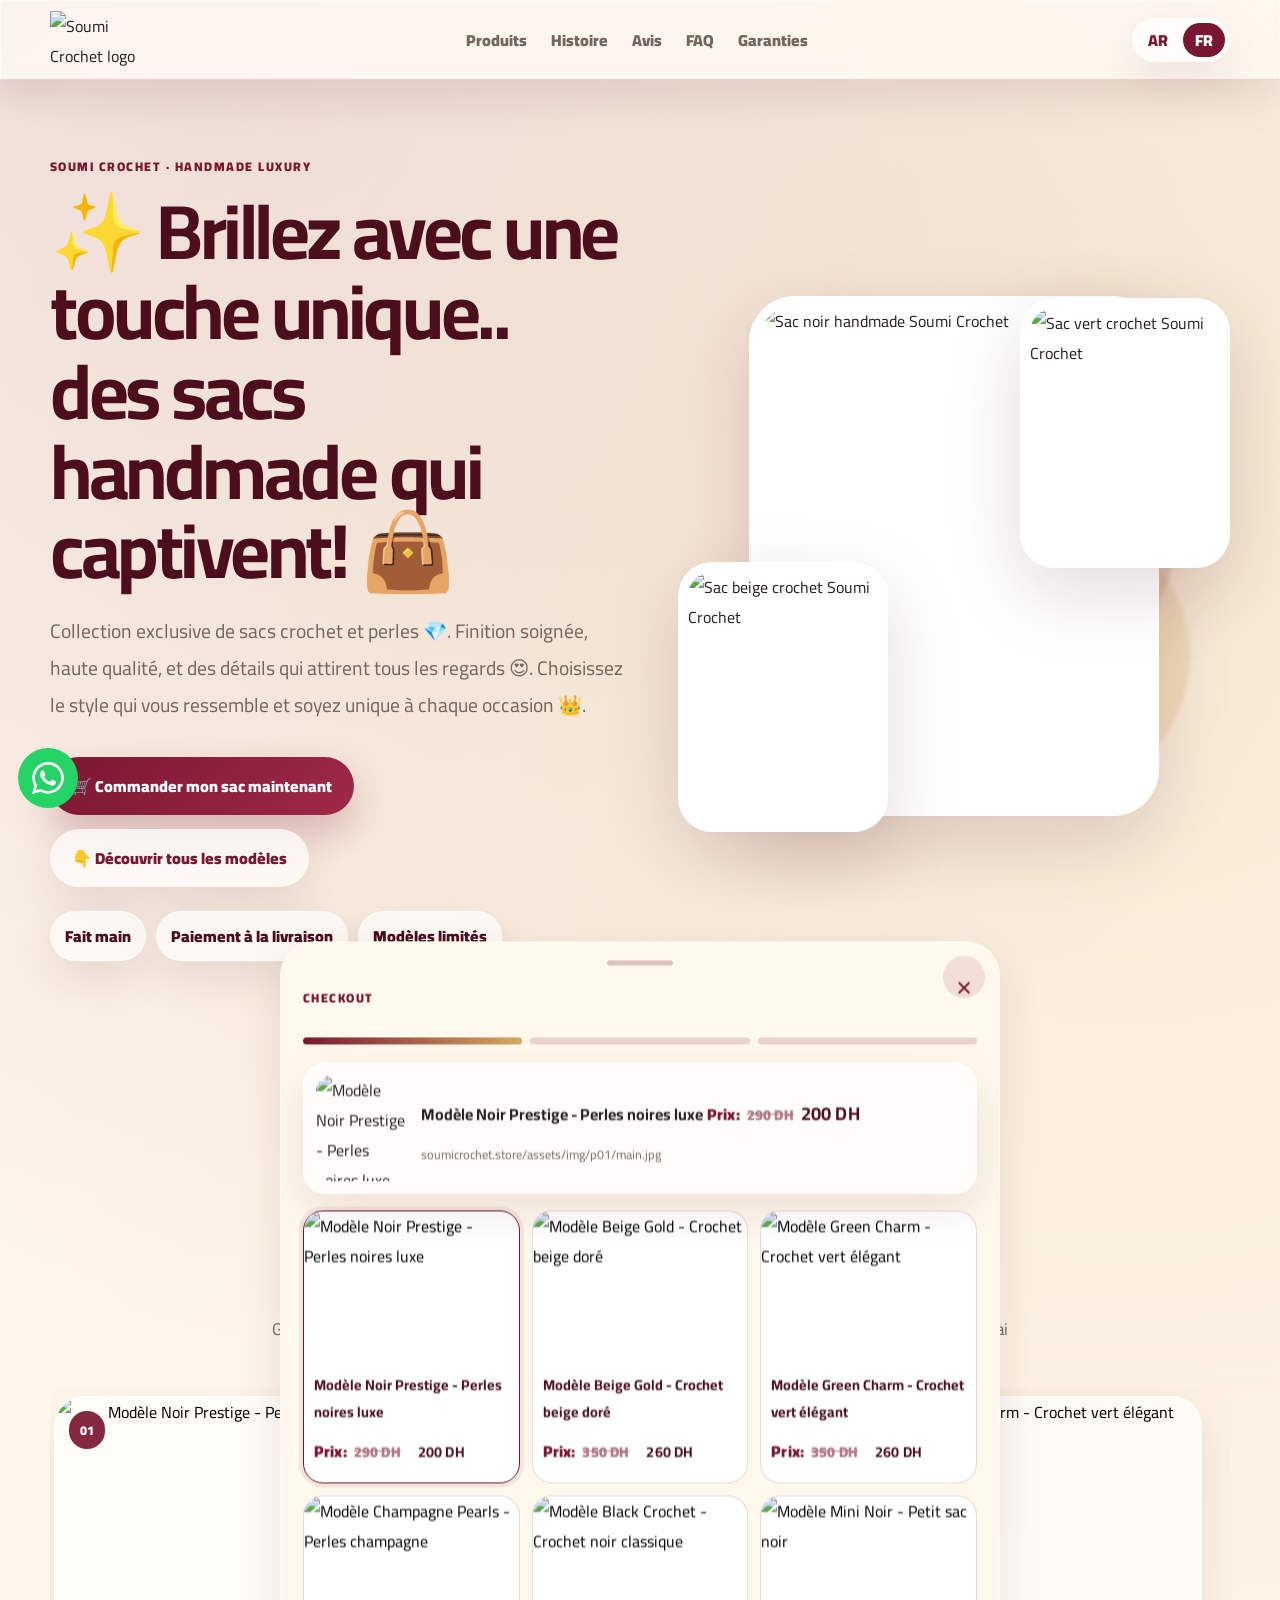
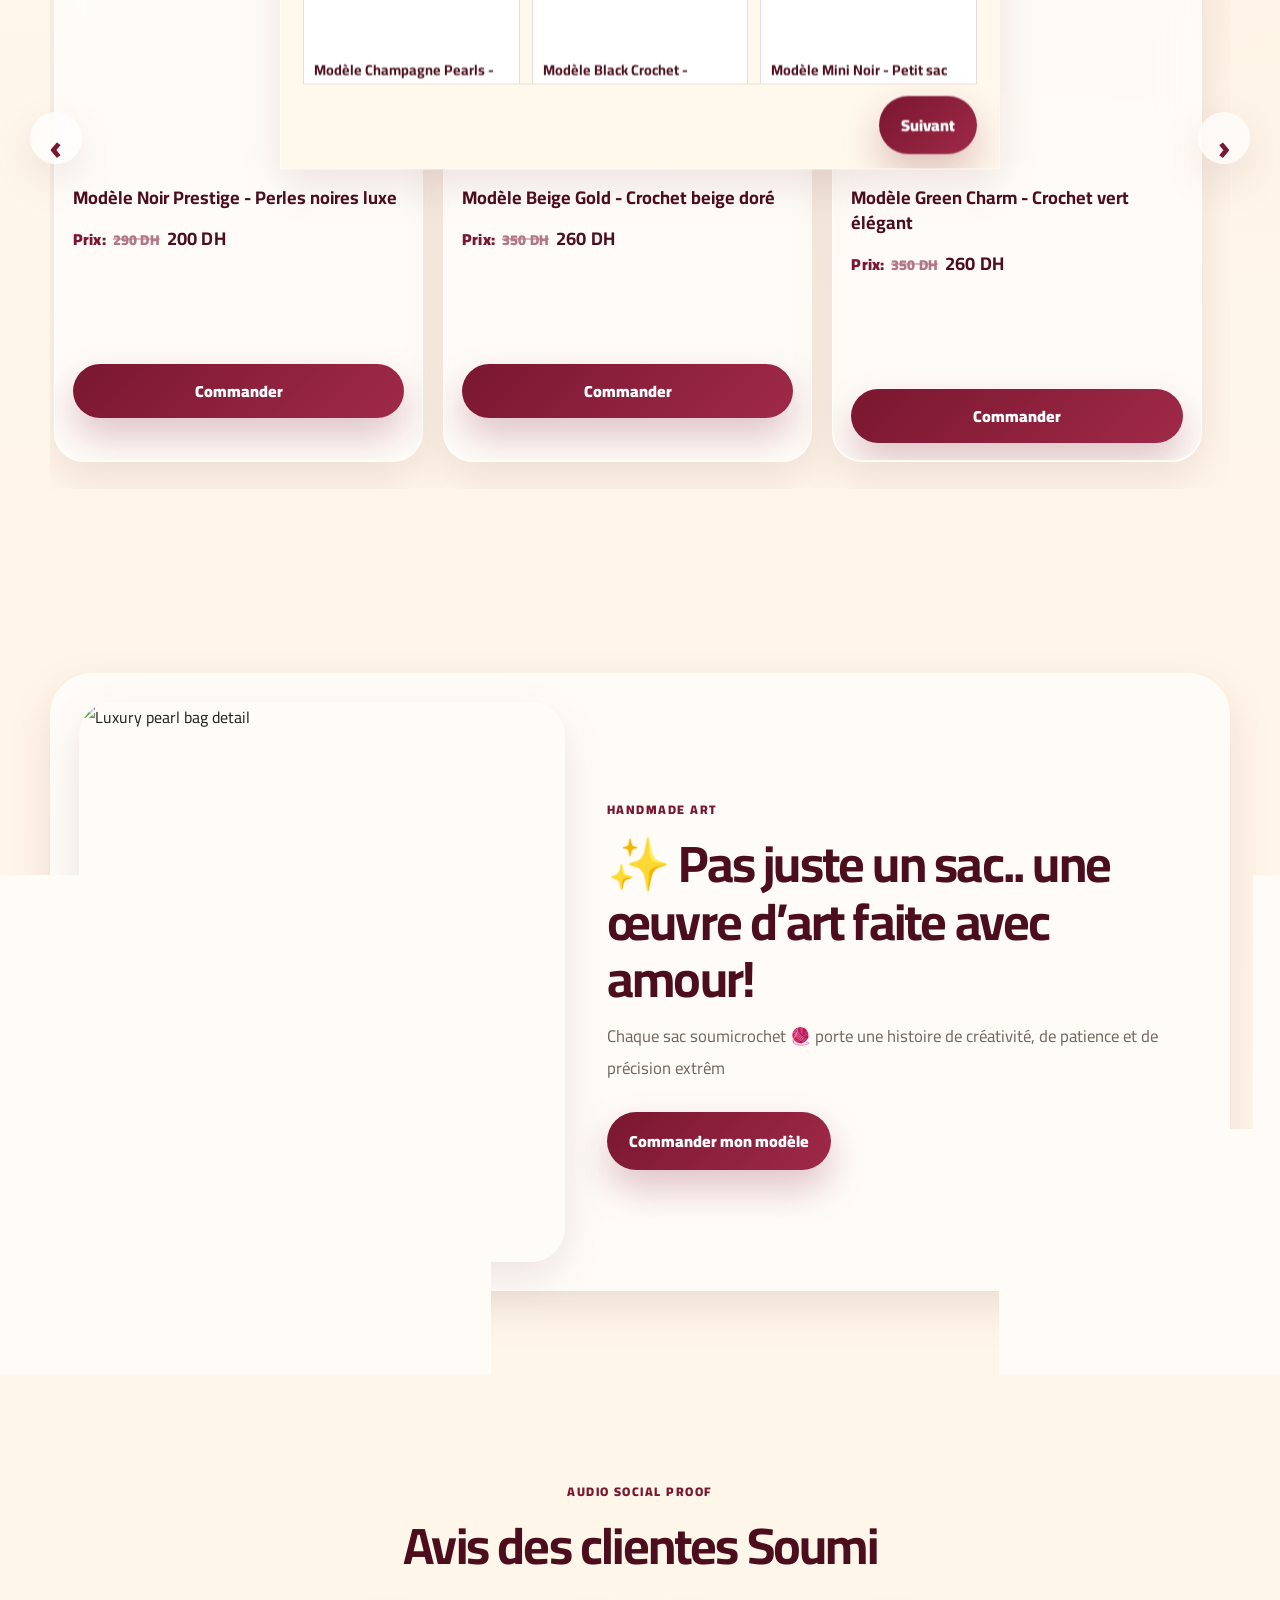
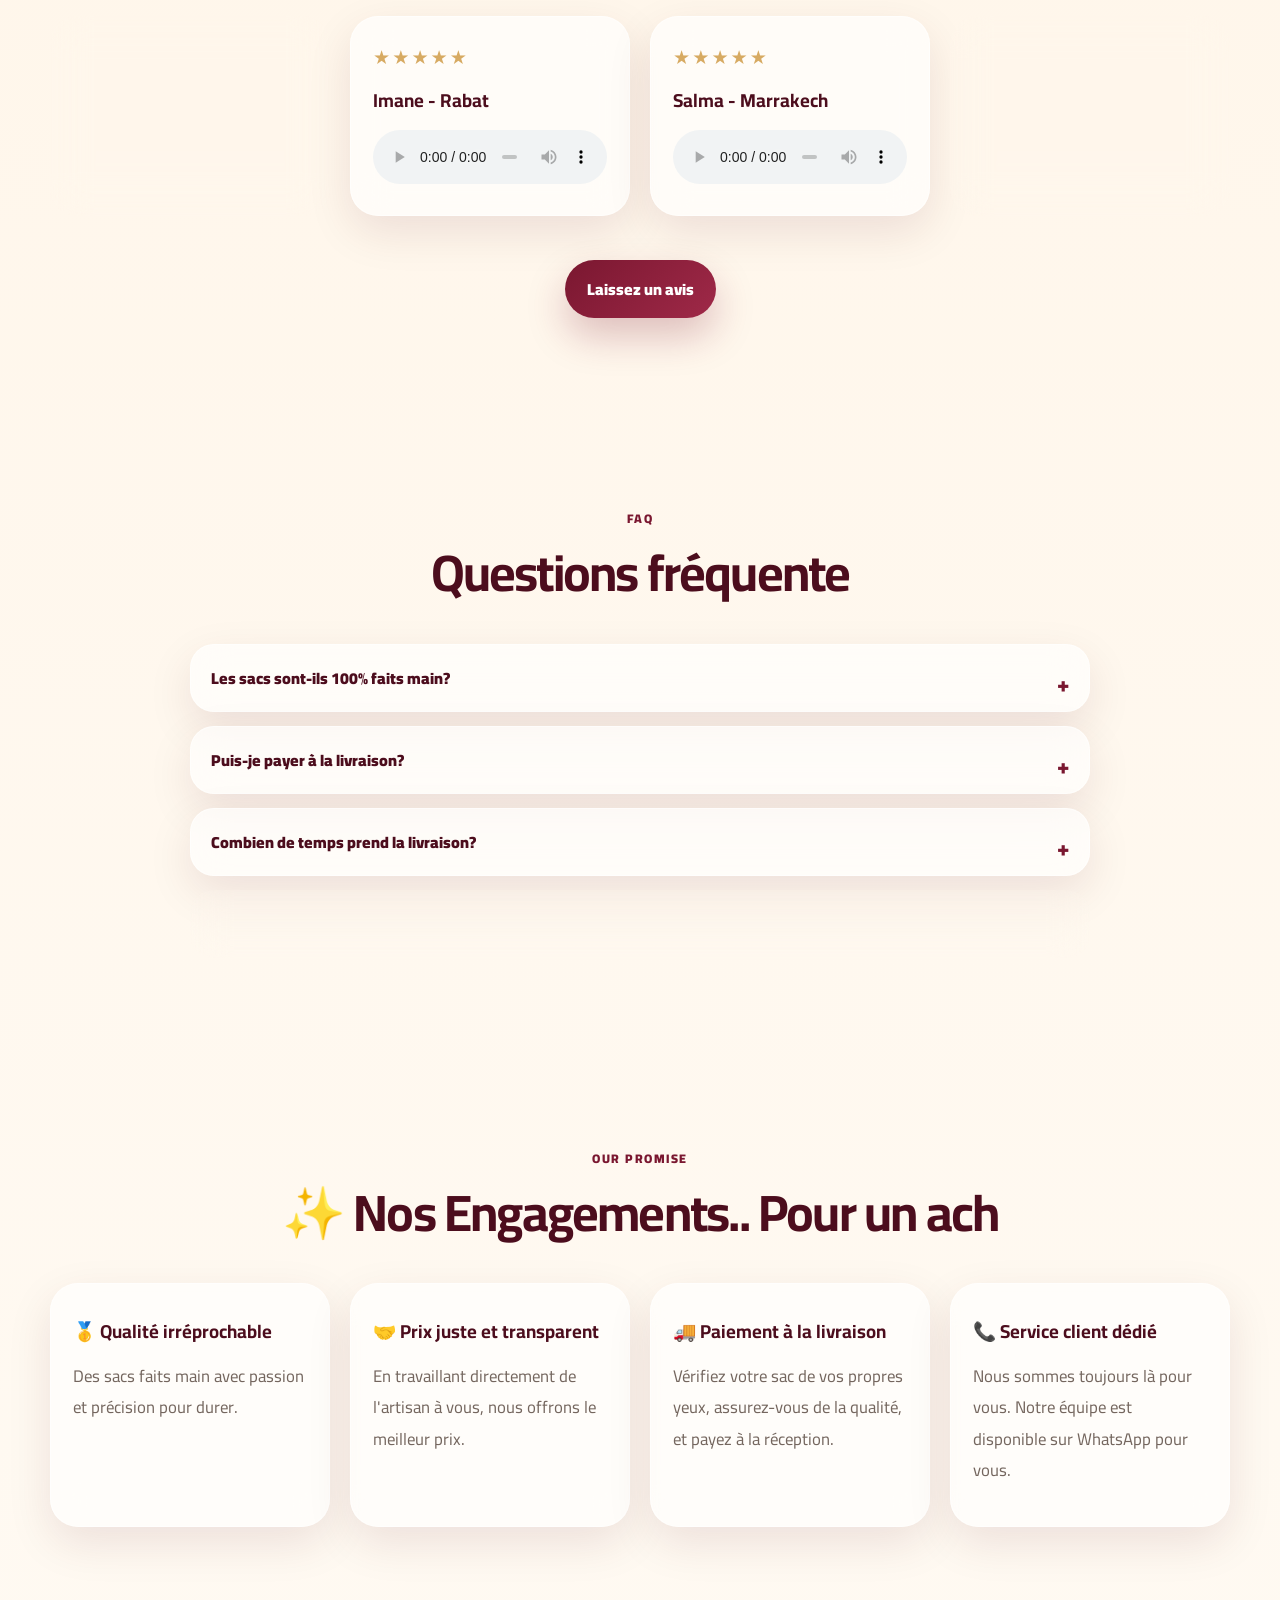
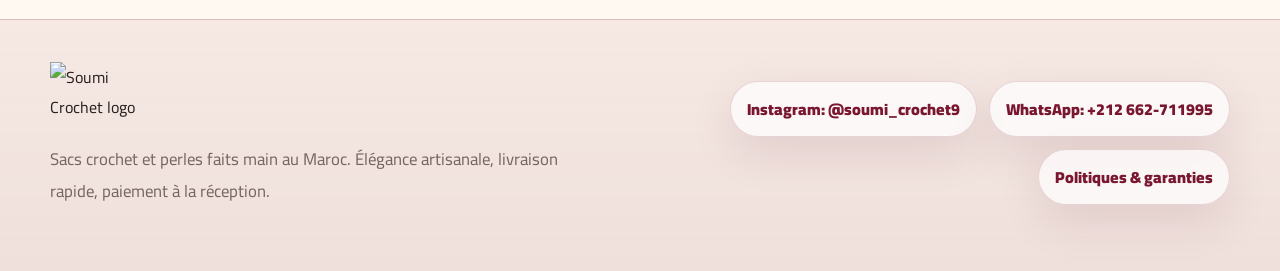
==== commit f8ed0feb: "Add files via upload" ====
--- a/index.html
+++ b/index.html
@@ -1,168 +1,295 @@
 <!doctype html>
 <html lang="fr" dir="ltr">
 <head>
-  <meta charset="utf-8">
-  <meta name="viewport" content="width=device-width, initial-scale=1">
-  <meta name="theme-color" content="#7a1730">
+  <meta charset="UTF-8" />
+  <meta name="viewport" content="width=device-width, initial-scale=1.0" />
+  <meta name="format-detection" content="telephone=no" />
+  <meta name="theme-color" content="#7a1730" />
   <title>Soumi Crochet | حقائب كروشي وعقيق فخمة مخدومة باليد في المغرب</title>
-  <meta name="description" content="اكتشفي تشكيلة Soumi Crochet الحصرية لحقائب الكروشي والعقيق المخدومة باليد. صيكان هماوية بجودة عالية، أثمنة مناسبة، والدفع عند الاستلام في جميع مدن المغرب.">
-  <meta name="keywords" content="حقائب كروشي, صيكان العقيق, صيكان مخدومة باليد, Soumi Crochet, حقائب يدوية المغرب, صيكان هماوية, الدفع عند الاستلام, crochet bags Morocco, sacs crochet fait main, sacs en perles, handmade bags">
-  <meta property="og:title" content="Soumi Crochet | Handmade Luxury Bags">
-  <meta property="og:description" content="تشكيلة حصرية من حقائب الكروشي والعقيق المخدومة باليد في المغرب. اطلبي الآن والدفع عند الاستلام.">
-  <meta property="og:image" content="assets/img/hero-main.jpg">
-  <link rel="preconnect" href="https://fonts.googleapis.com">
-  <link rel="preconnect" href="https://fonts.gstatic.com" crossorigin>
-  <link href="https://fonts.googleapis.com/css2?family=Cairo:wght@400;600;700;800;900&family=Inter:wght@400;500;600;700;800;900&display=swap" rel="stylesheet">
-  <link rel="stylesheet" href="style.css">
-  <script src="https://cdn.onesignal.com/sdks/web/v16/OneSignalSDK.page.js" defer></script>
-  <script>
-    window.OneSignalDeferred = window.OneSignalDeferred || [];
-    OneSignalDeferred.push(async function(OneSignal) {
-      await OneSignal.init({ appId: "b0ca17c7-75cb-49bb-bfbd-936677a81519", safari_web_id: "web.onesignal.auto.0dd8fdab-49d8-437b-ac06-36c9d15991be", notifyButton: { enable: false }, serviceWorkerPath: "OneSignalSDKWorker.js" });
-    });
-  </script>
+  <meta name="description" content="اكتشفي تشكيلة Soumi Crochet الحصرية لحقائب الكروشي والعقيق المخدومة باليد. صيكان هماوية بجودة عالية، أثمنة مناسبة، والدفع عند الاستلام في جميع مدن المغرب." />
+  <meta name="keywords" content="حقائب كروشي, صيكان العقيق, صيكان مخدومة باليد, Soumi Crochet, حقائب يدوية المغرب, صيكان هماوية, الدفع عند الاستلام, crochet bags Morocco, sacs crochet fait main, sacs en perles, handmade bags" />
+  <meta property="og:title" content="Soumi Crochet | Handmade Luxury Bags" />
+  <meta property="og:description" content="تشكيلة حصرية من حقائب الكروشي والعقيق المخدومة باليد في المغرب. اطلبي الآن والدفع عند الاستلام." />
+  <meta property="og:image" content="assets/img/hero-main.jpg" />
+  <meta property="og:type" content="website" />
+  <meta property="og:locale" content="ar_MA" />
+  <link rel="canonical" href="https://soumicrochet.store/" />
+  <link rel="preconnect" href="https://fonts.googleapis.com" />
+  <link rel="preconnect" href="https://fonts.gstatic.com" crossorigin />
+  <link href="https://fonts.googleapis.com/css2?family=Cairo:wght@400;600;700;800;900&family=Tajawal:wght@400;500;700;800;900&display=swap" rel="stylesheet" />
+  <link rel="stylesheet" href="assets/css/style.css" />
 </head>
 <body>
+  <div class="cursor-glow" aria-hidden="true"></div>
+
   <header class="site-header glass">
-    <a class="brand" href="#home"><img src="logo.png" alt="Soumi Crochet"></a>
-    <button class="menu-toggle" id="menuToggle" aria-label="Menu">☰</button>
-    <nav class="nav" id="mainNav">
-      <a href="#products" data-i18n="navProducts">Produits</a>
-      <a href="#reviews" data-i18n="navReviews">Avis</a>
-      <a href="#faq" data-i18n="navFaq">FAQ</a>
-      <button class="lang-switch" id="langSwitch" type="button">AR / FR</button>
-    </nav>
+    <div class="container nav-shell">
+      <a href="#home" class="brand" aria-label="Soumi Crochet">
+        <img src="assets/img/logo.png" alt="Soumi Crochet logo" />
+      </a>
+
+      <button class="menu-toggle" id="menuToggle" type="button" aria-label="Menu" aria-expanded="false">
+        <span></span><span></span><span></span>
+      </button>
+
+      <nav class="nav" id="mainNav" aria-label="Main navigation">
+        <a href="#products" data-i18n="navProducts">Produits</a>
+        <a href="#story" data-i18n="navStory">Histoire</a>
+        <a href="#reviews" data-i18n="navReviews">Avis</a>
+        <a href="#faq" data-i18n="navFaq">FAQ</a>
+        <a href="#guarantees" data-i18n="navGuarantees">Garanties</a>
+      </nav>
+
+      <button class="lang-switch glass" id="langSwitch" type="button" aria-label="Language switch">
+        <span>AR</span><span class="active">FR</span>
+      </button>
+    </div>
   </header>
 
-  <main id="home">
-    <section class="hero section">
-      <div class="hero-copy reveal">
-        <span class="eyebrow">Soumi Crochet</span>
-        <h1 class="type-target" data-i18n="heroTitle">Sacs crochet et perles faits main au Maroc 👜✨</h1>
-        <p class="lead type-target" data-i18n="heroLead">Découvrez une collection exclusive de sacs faits main avec amour, finition premium, paiement à la livraison et livraison rapide partout au Maroc.</p>
-        <div class="hero-actions">
-          <button class="btn primary pulse open-order" data-i18n="orderNow">Commander maintenant</button>
-          <a class="btn ghost" href="#products" data-i18n="discover">Découvrir les modèles</a>
-        </div>
-      </div>
-      <div class="hero-art reveal">
-        <img class="hero-main" src="assets/img/hero-main.jpg" alt="Sac handmade noir">
-        <img class="hero-float one" src="assets/img/hero-green.jpg" alt="Sac handmade vert">
-        <img class="hero-float two" src="assets/img/hero-beige.jpg" alt="Sac handmade beige">
-      </div>
-    </section>
-
-    <section class="section" id="products">
-      <div class="section-head reveal">
-        <span class="eyebrow">Collection</span>
-        <h2 class="type-target" data-i18n="productsTitle">Choisissez le modèle qui vous ressemble</h2>
-        <p class="type-target" data-i18n="productsLead">Glissez pour découvrir les modèles. Chaque carte affiche l’image principale; les détails s’ouvrent dans une galerie dédiée.</p>
-      </div>
-      <div class="carousel-shell">
-        <button class="carousel-nav prev" id="galleryPrev" aria-label="Previous">‹</button>
-        <div class="product-carousel" id="productCarousel"></div>
-        <button class="carousel-nav next" id="galleryNext" aria-label="Next">›</button>
-      </div>
-    </section>
-
-    <section class="section reviews" id="reviews">
-      <div class="section-head reveal">
-        <span class="eyebrow">Reviews</span>
-        <h2 class="type-target" data-i18n="reviewsTitle">Avis de nos clientes</h2>
-        <p class="type-target" data-i18n="reviewsLead">Partagez votre expérience avec Soumi Crochet.</p>
-        <button id="openReviewModalBtn" class="btn primary" type="button" data-i18n="leaveReview">Laissez un avis</button>
-      </div>
-      <div class="reviews-grid" id="publishedReviews"></div>
-    </section>
-
-    <section class="section" id="faq">
-      <div class="section-head reveal">
-        <span class="eyebrow">FAQ</span>
-        <h2 class="type-target" data-i18n="faqTitle">Questions fréquentes</h2>
-      </div>
-      <div class="faq-list reveal">
-        <details><summary data-i18n="faqQ1">Les sacs sont-ils faits main à 100%?</summary><p data-i18n="faqA1">Oui, chaque sac est travaillé avec précision pour garantir une qualité premium.</p></details>
-        <details><summary data-i18n="faqQ2">Puis-je payer à la livraison?</summary><p data-i18n="faqA2">Oui, le paiement se fait à la réception partout au Maroc.</p></details>
-        <details><summary data-i18n="faqQ3">Combien prend la livraison?</summary><p data-i18n="faqA3">La livraison prend généralement entre 24h et 48h.</p></details>
+  <main>
+    <section class="hero section" id="home">
+      <div class="container hero-grid">
+        <div class="hero-copy reveal">
+          <span class="eyebrow">SOUMI CROCHET · HANDMADE LUXURY</span>
+          <h1 class="type-target hero-title" data-i18n="heroTitle">✨ Brillez avec une touche unique.. des sacs handmade qui captivent! 👜</h1>
+          <p class="lead type-target" data-i18n="heroLead">Collection exclusive de sacs crochet et perles 💎. Finition soignée, haute qualité, et des détails qui attirent tous les regards 😍. Choisissez le style qui vous ressemble et soyez unique à chaque occasion 👑.</p>
+
+          <div class="hero-actions">
+            <button class="btn btn-primary btn-glow pulse js-open-order" type="button" data-i18n="primaryCta">🛒 Commander mon sac maintenant</button>
+            <a class="btn btn-secondary glass" href="#products" data-i18n="secondaryCta">👇 Découvrir tous les modèles</a>
+          </div>
+
+          <div class="hero-badges">
+            <span class="glass" data-i18n="badge1">Fait main</span>
+            <span class="glass" data-i18n="badge2">Paiement à la livraison</span>
+            <span class="glass" data-i18n="badge3">Modèles limités</span>
+          </div>
+        </div>
+
+        <div class="hero-art reveal" aria-label="Luxury handmade bags">
+          <div class="orb orb-one"></div>
+          <div class="orb orb-two"></div>
+          <img class="hero-img hero-main-img" src="assets/img/hero-main.jpg" alt="Sac noir handmade Soumi Crochet" />
+          <img class="hero-img hero-float hero-float-one" src="assets/img/hero-green.jpg" alt="Sac vert crochet Soumi Crochet" />
+          <img class="hero-img hero-float hero-float-two" src="assets/img/hero-beige.jpg" alt="Sac beige crochet Soumi Crochet" />
+        </div>
+      </div>
+    </section>
+
+    <section class="section compact-mobile" id="products">
+      <div class="container">
+        <div class="section-head reveal">
+          <span class="eyebrow">COLLECTION</span>
+          <h2 class="type-target" data-i18n="productsTitle">Choisissez le modèle qui vous fait craquer</h2>
+          <p class="type-target section-lead" data-i18n="productsLead">Glissez à gauche et à droite pour découvrir les modèles. Chaque carte montre l’image principale; les détails s’ouvrent dans le modal.</p>
+        </div>
+
+        <div class="carousel-shell">
+          <button class="gallery-arrow gallery-prev glass" id="galleryPrev" type="button" aria-label="Previous products">‹</button>
+          <div class="product-carousel" id="productCarousel" aria-live="polite"></div>
+          <button class="gallery-arrow gallery-next glass" id="galleryNext" type="button" aria-label="Next products">›</button>
+        </div>
+      </div>
+    </section>
+
+    <section class="section story-section" id="story">
+      <div class="container story-card glass reveal">
+        <div class="story-media">
+          <img src="assets/img/p04/main.jpg" alt="Luxury pearl bag detail" loading="lazy" />
+        </div>
+        <div class="story-copy">
+          <span class="eyebrow">HANDMADE ART</span>
+          <h2 class="type-target" data-i18n="storyTitle">✨ Pas juste un sac.. une œuvre d’art faite avec amour! 💖</h2>
+          <p class="type-target" data-i18n="storyBody">Chaque sac soumicrochet 🧶 porte une histoire de créativité, de patience et de précision extrême ⏳. Quand vous voyez ces perles noires brillantes posées une par une 🖤, ou cette maille crochet épaisse travaillée soigneusement à la main 🧵, vous savez que ce n’est ni une machine ni une production de masse 🚫.. c’est le travail des mains 🤲 qui donnent du temps et de l’âme pour créer une pièce unique 👑. Les détails sont tout pour nous! 🔍 De la chaîne dorée qui apporte une touche de luxe ✨, au fermoir solide 🔒, jusqu’à la structure qui garde le sac bien formé et généreux 👜.</p>
+          <button class="btn btn-primary btn-glow pulse js-open-order" type="button" data-i18n="storyCta">Commander mon modèle</button>
+        </div>
+      </div>
+    </section>
+
+    <section class="section compact-mobile" id="reviews">
+      <div class="container">
+        <div class="section-head reveal">
+          <span class="eyebrow">AUDIO SOCIAL PROOF</span>
+          <h2 class="type-target" data-i18n="reviewsTitle">Avis des clientes Soumi Crochet</h2>
+        </div>
+
+        <div class="reviews-grid">
+          <article class="review-card glass reveal"><div class="stars">★★★★★</div><h3>Fatima - Casablanca</h3><audio controls preload="metadata" src="assets/audio/review-1.ogg"></audio></article>
+          <article class="review-card glass reveal"><div class="stars">★★★★★</div><h3>Imane - Rabat</h3><audio controls preload="metadata" src="assets/audio/review-2.ogg"></audio></article>
+          <article class="review-card glass reveal"><div class="stars">★★★★★</div><h3>Salma - Marrakech</h3><audio controls preload="metadata" src="assets/audio/review-3.ogg"></audio></article>
+          <article class="review-card glass reveal"><div class="stars">★★★★★</div><h3>Nadia - Tanger</h3><audio controls preload="metadata" src="assets/audio/review-4.ogg"></audio></article>
+        </div>
+
+        <!-- NEW DYNAMIC REVIEWS CONTAINER -->
+        <div id="supabaseReviews" class="reviews-grid" style="margin-top: 20px;"></div>
+
+        <div class="review-action reveal" style="margin-top: 24px; text-align: center;">
+          <button id="openReviewModalBtn" class="btn btn-primary btn-glow pulse" type="button">Laissez un avis</button>
+        </div>
+      </div>
+    </section>
+
+    <section class="section compact-mobile faq-section" id="faq">
+      <div class="container">
+        <div class="section-head reveal">
+          <span class="eyebrow">FAQ</span>
+          <h2 class="type-target" data-i18n="faqTitle">Questions fréquentes</h2>
+        </div>
+        <div class="faq-list reveal">
+          <details class="glass"><summary data-i18n="faqQ1">Les sacs sont-ils 100% faits main?</summary><p data-i18n="faqA1">Oui, chaque sac est travaillé avec soin et haute précision par des artisans, ce qui demande du temps pour garantir une qualité premium et un modèle unique.</p></details>
+          <details class="glass"><summary data-i18n="faqQ2">Puis-je payer à la livraison?</summary><p data-i18n="faqA2">Bien sûr! Le paiement se fait à la réception pour que vous soyez rassurée et que vous vérifiiez la qualité de votre sac avant de payer.</p></details>
+          <details class="glass"><summary data-i18n="faqQ3">Combien de temps prend la livraison?</summary><p data-i18n="faqA3">La livraison est rapide et prend entre 24 et 48 heures maximum dans toutes les villes du Maroc.</p></details>
+          <details class="glass"><summary data-i18n="faqQ4">Les photos sont-elles réelles?</summary><p data-i18n="faqA4">Oui, toutes les photos montrent nos vrais sacs. Vous recevrez le même modèle que vous avez vu et choisi.</p></details>
+        </div>
+      </div>
+    </section>
+
+    <section id="guarantees" class="section compact-mobile">
+      <div class="container">
+        <div class="section-head reveal">
+          <span class="eyebrow">OUR PROMISE</span>
+          <h2 class="type-target" data-i18n="trustTitle">✨ Nos Engagements.. Pour un achat en toute sérénité!</h2>
+        </div>
+        <div class="promise-grid">
+          <article class="promise-card glass reveal"><h3 data-i18n="trust1Title">🥇 Qualité irréprochable</h3><p data-i18n="trust1Desc">Des sacs faits main avec passion et précision pour durer.</p></article>
+          <article class="promise-card glass reveal"><h3 data-i18n="trust2Title">🤝 Prix juste et transparent</h3><p data-i18n="trust2Desc">En travaillant directement de l'artisan à vous, nous offrons le meilleur prix.</p></article>
+          <article class="promise-card glass reveal"><h3 data-i18n="trust3Title">🚚 Paiement à la livraison</h3><p data-i18n="trust3Desc">Vérifiez votre sac de vos propres yeux, assurez-vous de la qualité, et payez à la réception.</p></article>
+          <article class="promise-card glass reveal"><h3 data-i18n="trust4Title">📞 Service client dédié</h3><p data-i18n="trust4Desc">Nous sommes toujours là pour vous. Notre équipe est disponible sur WhatsApp pour vous.</p></article>
+        </div>
       </div>
     </section>
   </main>
 
   <footer class="footer">
-    <img src="logo.png" alt="Soumi Crochet">
-    <div class="footer-links">
-      <a href="https://www.instagram.com/soumi_crochet9/" target="_blank" rel="noopener">Instagram: @soumi_crochet9</a>
-      <a href="https://wa.me/212662711995" target="_blank" rel="noopener">WhatsApp: +212 662-711995</a>
+    <div class="container footer-grid">
+      <div>
+        <img src="assets/img/logo.png" alt="Soumi Crochet logo" class="footer-logo" />
+        <p data-i18n="footerText">Sacs crochet et perles faits main au Maroc. Élégance artisanale, livraison rapide, paiement à la réception.</p>
+      </div>
+      <div class="footer-badges">
+        <a class="footer-badge" href="https://www.instagram.com/soumi_crochet9/" target="_blank" rel="noopener">Instagram: @soumi_crochet9</a>
+        <a class="footer-badge" href="https://wa.me/212662711995" target="_blank" rel="noopener">WhatsApp: +212 662-711995</a>
+        <a class="footer-badge" href="policies.html" data-i18n="policiesLink">Politiques & garanties</a>
+      </div>
     </div>
   </footer>
 
-  <button class="sticky-cta pulse open-order" type="button" data-i18n="orderNow">Commander maintenant</button>
-
-  <div class="notify-modal" id="notifyModal" aria-hidden="true">
+  <button class="mobile-sticky-cta btn btn-primary pulse js-open-order" type="button" data-i18n="stickyCta">Commander maintenant</button>
+
+  <div class="modal" id="productModal" aria-hidden="true" role="dialog" aria-modal="true">
+    <div class="modal-mask" data-close="product"></div>
+    <div class="modal-card glass product-modal-card">
+      <button class="modal-close" id="closeProductModal" type="button" aria-label="Close">×</button>
+      <div id="productModalContent"></div>
+    </div>
+  </div>
+
+  <div class="modal bottom-sheet" id="orderModal" aria-hidden="true" role="dialog" aria-modal="true">
+    <div class="modal-mask" data-close="order"></div>
+    <div class="sheet-panel glass">
+      <button class="modal-close sheet-close" id="closeOrderSheet" type="button" aria-label="Close">×</button>
+      <div class="sheet-handle"></div>
+      <div class="sheet-head">
+        <span class="eyebrow">CHECKOUT</span>
+        <h2 class="type-target" data-i18n="orderTitle">Finaliser votre commande</h2>
+      </div>
+
+      <!-- USING THE NEW HANDLEORDERSUBMIT IN JS INSTEAD OF ACTION -->
+      <form id="orderForm">
+        <input type="hidden" name="selected_model_name" id="selectedModelName" />
+        <input type="hidden" name="selected_product_image" id="selectedProductImage" />
+        <input type="hidden" name="selected_product_price" id="selectedProductPrice" />
+        <input type="hidden" name="selected_product_id" id="selectedProductId" />
+
+        <div class="order-progress" aria-hidden="true"><span class="active"></span><span></span><span></span></div>
+
+        <div class="form-step active" data-step="1">
+          <div class="selected-product glass">
+            <img id="selectedPreview" src="assets/img/p01/main.jpg" alt="Selected product" />
+            <div>
+              <strong id="selectedLabel">Soumi Crochet</strong>
+              <span id="selectedPriceLabel" class="price-tag"></span>
+              <small id="selectedUrlText"></small>
+            </div>
+          </div>
+          <div class="visual-picker" id="visualPickerGrid"></div>
+          <div class="wizard-actions">
+            <button class="btn btn-primary btn-glow next-step" type="button" data-next="2" data-i18n="nextBtn">Suivant</button>
+          </div>
+        </div>
+
+        <div class="form-step" data-step="2">
+          <label class="field"><span data-i18n="nameLabel">Nom complet</span><input id="customerName" name="name" type="text" required autocomplete="name" /></label>
+          <label class="field"><span data-i18n="phoneLabel">Téléphone</span><input id="customerPhone" name="phone" type="tel" required autocomplete="tel" placeholder="06 00 00 00 00" /></label>
+          <div class="wizard-actions split">
+            <button class="btn btn-secondary prev-step" type="button" data-prev="1" data-i18n="backBtn">Retour</button>
+            <button class="btn btn-primary next-step" type="button" data-next="3" data-i18n="nextBtn">Suivant</button>
+          </div>
+        </div>
+
+        <div class="form-step" data-step="3">
+          <div class="final-summary glass">
+            <strong id="finalProductName">Soumi Crochet</strong>
+            <span id="finalProductPrice" class="price-tag"></span>
+            <small id="finalProductUrl"></small>
+          </div>
+          <label class="field"><span data-i18n="cityLabel">Ville</span><input id="customerCity" name="city" type="text" required autocomplete="address-level2" /></label>
+          <label class="field"><span data-i18n="addressLabel">Adresse complète</span><input id="customerAddress" name="address" type="text" required autocomplete="street-address" /></label>
+          <div class="wizard-actions split">
+            <button class="btn btn-secondary prev-step" type="button" data-prev="2" data-i18n="backBtn">Retour</button>
+            <button class="btn btn-primary btn-glow pulse" type="submit" data-i18n="submitBtn">Confirmer la commande</button>
+          </div>
+        </div>
+      </form>
+    </div>
+  </div>
+
+
+  <div class="modal" id="reviewModal" aria-hidden="true" role="dialog" aria-modal="true" aria-labelledby="reviewModalTitle">
+    <div class="modal-mask" data-close-review-modal></div>
     <div class="modal-card glass">
-      <button class="x" id="notifyClose" aria-label="Close">×</button>
-      <h3 data-i18n="notifyTitle">Activez les notifications Soumi Crochet ✨</h3>
-      <p data-i18n="notifyText">Recevez les nouveaux modèles, confirmations et offres exclusives directement sur votre appareil.</p>
-      <div class="modal-actions">
-        <button class="btn primary" id="activateNotifications" data-i18n="activateNotifications">Activate Notifications</button>
-        <button class="btn ghost" id="continueBrowsing" data-i18n="continueBrowsing">Continue Browsing</button>
-      </div>
-      <small id="notifyWarning" class="warning"></small>
-    </div>
-  </div>
-
-  <div class="modal" id="productModal" aria-hidden="true">
-    <div class="modal-backdrop" data-close-product></div>
-    <div class="modal-panel glass">
-      <button class="x" data-close-product>×</button>
-      <div class="modal-grid">
-        <div>
-          <img id="modalImage" class="modal-image" alt="Selected product">
-          <div class="modal-thumbs" id="modalThumbs"></div>
-        </div>
-        <div class="modal-info">
-          <h2 id="modalTitle"></h2>
-          <p id="modalDesc"></p>
-          <p class="price-tag" id="modalPrice"></p>
-          <button class="btn primary pulse" id="confirmProduct" data-i18n="confirmOrder">Confirmer la commande</button>
-        </div>
-      </div>
-    </div>
-  </div>
-
-  <div class="bottom-sheet" id="orderSheet" aria-hidden="true">
-    <div class="sheet-backdrop" data-close-sheet></div>
-    <form class="sheet-panel glass" id="orderForm">
-      <button class="x" type="button" data-close-sheet>×</button>
-      <input type="hidden" id="productId" name="product_id">
-      <input type="hidden" id="productName" name="product_name">
-      <input type="hidden" id="productPrice" name="price">
-      <input type="hidden" id="selectedProductImage" name="selected_product_image">
-      <h2 data-i18n="orderTitle">Finaliser votre commande</h2>
-      <div class="selected-box"><img id="selectedPreview" alt="Selected"><strong id="selectedName"></strong></div>
-      <label><span data-i18n="nameLabel">Nom complet</span><input id="customerName" required autocomplete="name"></label>
-      <label><span data-i18n="phoneLabel">Téléphone</span><input id="customerPhone" required autocomplete="tel"></label>
-      <label><span data-i18n="cityLabel">Ville</span><input id="customerCity" required autocomplete="address-level2"></label>
-      <label><span data-i18n="addressLabel">Adresse</span><input id="customerAddress" required autocomplete="street-address"></label>
-      <button class="btn primary full" type="submit" data-i18n="submitOrder">Envoyer la commande</button>
-    </form>
-  </div>
-
-  <div class="modal" id="reviewModal" aria-hidden="true">
-    <div class="modal-backdrop" data-close-review></div>
-    <form class="modal-panel review-form glass" id="reviewForm">
-      <button class="x" type="button" data-close-review>×</button>
-      <h2 data-i18n="leaveReview">Laissez un avis</h2>
-      <label><span data-i18n="nameLabel">Nom complet</span><input id="reviewerName" required></label>
-      <label><span data-i18n="cityLabel">Ville</span><input id="reviewerCity" required></label>
-      <label><span>Rating</span><select id="reviewRating" required><option value="5">⭐⭐⭐⭐⭐</option><option value="4">⭐⭐⭐⭐</option><option value="3">⭐⭐⭐</option><option value="2">⭐⭐</option><option value="1">⭐</option></select></label>
-      <label><span>Message</span><textarea id="reviewText" required rows="4"></textarea></label>
-      <button class="btn primary full" type="submit">Envoyer</button>
-      <p class="form-status" id="reviewStatus"></p>
-    </form>
+      <button class="modal-close" type="button" data-close-review-modal aria-label="Close">×</button>
+      <div class="modal-info" style="padding:30px;max-width:720px;margin:auto;">
+        <span class="eyebrow">AVIS CLIENTES</span>
+        <h2 id="reviewModalTitle">Laissez un avis</h2>
+        <p>Partagez votre expérience avec Soumi Crochet.</p>
+        <form id="reviewForm" class="order-form">
+          <label class="field"><span>Nom</span><input type="text" id="reviewerName" name="reviewer_name" required placeholder="Votre nom" /></label>
+          <label class="field"><span>Ville</span><input type="text" id="reviewCity" name="city" required placeholder="Votre ville" /></label>
+          <label class="field"><span>Téléphone</span><input type="tel" id="reviewPhone" name="phone" placeholder="06 00 00 00 00" /></label>
+          <label class="field"><span>Note</span>
+            <select id="reviewRating" name="rating" required style="width:100%;border:1px solid var(--line);border-radius:16px;padding:14px;background:#fff;color:var(--text);">
+              <option value="5">⭐⭐⭐⭐⭐</option>
+              <option value="4">⭐⭐⭐⭐</option>
+              <option value="3">⭐⭐⭐</option>
+              <option value="2">⭐⭐</option>
+              <option value="1">⭐</option>
+            </select>
+          </label>
+          <label class="field"><span>Votre avis</span><textarea id="reviewText" name="review_text" required rows="4" placeholder="Écrivez votre avis ici..." style="width:100%;border:1px solid var(--line);border-radius:16px;padding:14px;background:#fff;color:var(--text);resize:vertical;"></textarea></label>
+          <button class="btn btn-primary btn-glow pulse" type="submit">Envoyer l’avis</button>
+          <p id="reviewStatus" aria-live="polite"></p>
+        </form>
+      </div>
+    </div>
+  </div>
+
+  <div class="whatsapp-widget" id="whatsappWidget">
+    <div class="wa-chat glass" id="waChat" aria-hidden="true">
+      <div class="wa-head"><strong>Soumi Crochet</strong><button type="button" id="waClose" aria-label="Close">×</button></div>
+      <div class="wa-body">
+        <p data-i18n="waIntro">Bonjour, comment pouvons-nous vous aider?</p>
+        <button type="button" data-wa="سلام، بغيت نطلب صاك من Soumi Crochet">Commander un sac</button>
+        <button type="button" data-wa="سلام، بغيت نشوف الموديلات المتوفرة">Voir les modèles</button>
+        <button type="button" data-wa="سلام، بغيت نعرف الثمن والتوصيل">Prix & livraison</button>
+      </div>
+    </div>
+    <button class="whatsapp-float pulse" id="waToggle" type="button" aria-label="WhatsApp">
+      <svg viewBox="0 0 24 24" width="32" height="32" fill="white" aria-hidden="true"><path d="M17.472 14.382c-.297-.149-1.758-.867-2.03-.967-.273-.099-.471-.148-.67.15-.197.297-.767.966-.94 1.164-.173.199-.347.223-.644.075-.297-.15-1.255-.463-2.39-1.475-.883-.788-1.48-1.761-1.653-2.059-.173-.297-.018-.458.13-.606.134-.133.298-.347.446-.52.149-.174.198-.298.298-.497.099-.198.05-.371-.025-.52-.075-.149-.669-1.612-.916-2.207-.242-.579-.487-.5-.669-.51a12.8 12.8 0 0 0-.57-.01c-.198 0-.52.074-.792.372-.272.297-1.04 1.016-1.04 2.479 0 1.462 1.065 2.875 1.213 3.074.149.198 2.096 3.2 5.077 4.487.709.306 1.262.489 1.694.625.712.227 1.36.195 1.871.118.571-.085 1.758-.719 2.006-1.413.248-.694.248-1.289.173-1.413-.074-.124-.272-.198-.57-.347m-5.421 7.403h-.004a9.87 9.87 0 0 1-5.031-1.378l-.361-.214-3.741.982.998-3.648-.235-.374a9.86 9.86 0 0 1-1.51-5.26c.001-5.45 4.436-9.884 9.888-9.884 2.64 0 5.122 1.03 6.988 2.898a9.82 9.82 0 0 1 2.893 6.994c-.003 5.45-4.437 9.884-9.885 9.884m8.413-18.297A11.81 11.81 0 0 0 12.05 0C5.495 0 .16 5.335.157 11.892c0 2.096.547 4.142 1.588 5.945L.057 24l6.305-1.654a11.88 11.88 0 0 0 5.683 1.448h.005c6.554 0 11.89-5.335 11.893-11.893a11.82 11.82 0 0 0-3.48-8.413Z"/></svg>
+    </button>
   </div>
 
   <script src="https://cdn.jsdelivr.net/npm/@supabase/supabase-js@2"></script>
-  <script src="app.js"></script>
+  <script src="assets/js/app.js"></script>
 </body>
 </html>
--- a/assets/css/style.css
+++ b/assets/css/style.css
@@ -0,0 +1,288 @@
+:root{
+  --bg:#fffaf3;
+  --bg-soft:#fff8ec;
+  --card:rgba(255,255,255,.82);
+  --glass:rgba(255,255,255,.64);
+  --primary:#7a1730;
+  --primary-2:#9f2948;
+  --primary-dark:#4c0d1d;
+  --accent:#d7aa62;
+  --text:#27201e;
+  --muted:#74665e;
+  --line:rgba(122,23,48,.16);
+  --shadow:0 26px 75px rgba(76,13,29,.15);
+  --shadow-soft:0 16px 45px rgba(76,13,29,.10);
+  --radius:30px;
+}
+*{box-sizing:border-box}
+html{scroll-behavior:smooth}
+body{
+  margin:0;
+  font-family:'Cairo','Tajawal',system-ui,sans-serif;
+  color:var(--text);
+  background:
+    radial-gradient(circle at 12% 0%,rgba(122,23,48,.11),transparent 26%),
+    radial-gradient(circle at 88% 10%,rgba(215,170,98,.20),transparent 30%),
+    linear-gradient(180deg,#fffaf3 0%,#fff5e8 48%,#fffaf3 100%);
+  overflow-x:hidden;
+}
+body.modal-open{overflow:hidden}
+a{color:inherit;text-decoration:none}
+img{max-width:100%;display:block}
+button,input{font:inherit}
+button{cursor:pointer}
+.container{width:min(1180px,calc(100% - 30px));margin-inline:auto}
+.glass{
+  background:var(--glass);
+  border:1px solid rgba(255,255,255,.52);
+  box-shadow:var(--shadow-soft);
+  backdrop-filter:blur(18px);
+}
+.cursor-glow{
+  position:fixed;width:260px;height:260px;border-radius:50%;
+  background:radial-gradient(circle,rgba(122,23,48,.13),transparent 62%);
+  pointer-events:none;translate:-50% -50%;z-index:0;opacity:.75
+}
+.site-header{
+  position:sticky;top:0;z-index:70;
+  background:rgba(255,250,243,.82);
+  backdrop-filter:blur(18px);
+  border-bottom:1px solid var(--line)
+}
+.nav-shell{height:78px;display:flex;align-items:center;justify-content:space-between;gap:18px}
+.brand img{width:92px;height:58px;object-fit:contain}
+.nav{display:flex;align-items:center;gap:24px;background:transparent}
+.nav a{font-weight:900;color:var(--muted);transition:.25s ease}
+.nav a:hover{color:var(--primary);transform:translateY(-2px)}
+.lang-switch{display:flex;gap:4px;border:0;border-radius:999px;padding:5px}
+.lang-switch span{min-width:42px;height:34px;border-radius:999px;display:grid;place-items:center;font-weight:900;color:var(--primary)}
+.lang-switch span.active{background:var(--primary);color:#fff}
+.menu-toggle{display:none;background:transparent;border:0;width:44px;height:44px;position:relative}
+.menu-toggle span{display:block;width:26px;height:2px;background:var(--primary);margin:6px auto;border-radius:99px;transition:.3s ease}
+.menu-toggle.active span:nth-child(1){transform:translateY(8px) rotate(45deg)}
+.menu-toggle.active span:nth-child(2){opacity:0}
+.menu-toggle.active span:nth-child(3){transform:translateY(-8px) rotate(-45deg)}
+.section{padding:92px 0}
+.compact-mobile{}
+.hero{min-height:calc(100vh - 78px);display:grid;align-items:center;padding:70px 0 90px}
+.hero-grid{display:grid;grid-template-columns:1.02fr .98fr;gap:54px;align-items:center}
+.eyebrow{display:inline-flex;align-items:center;color:var(--primary);font-size:.78rem;letter-spacing:.12em;text-transform:uppercase;font-weight:900;margin-bottom:14px}
+h1,h2,h3,p{margin-top:0}
+h1{font-size:clamp(2.35rem,6vw,5.45rem);line-height:1.04;letter-spacing:-.045em;color:var(--primary-dark);margin-bottom:22px}
+h2{font-size:clamp(1.8rem,4vw,3.42rem);line-height:1.12;letter-spacing:-.035em;color:var(--primary-dark);margin-bottom:14px}
+p{color:var(--muted);font-size:1.05rem;line-height:1.88}
+.lead{font-size:1.22rem;max-width:690px}
+.hero-actions{display:flex;flex-wrap:wrap;gap:14px;margin:34px 0 24px}
+.btn{
+  border:0;border-radius:999px;padding:14px 22px;font-weight:900;
+  display:inline-flex;align-items:center;justify-content:center;gap:8px;
+  transition:transform .25s ease,box-shadow .25s ease,filter .25s ease
+}
+.btn:hover{transform:translateY(-3px)}
+.btn-primary{background:linear-gradient(135deg,var(--primary),var(--primary-2));color:#fff;box-shadow:0 18px 38px rgba(122,23,48,.25)}
+.btn-secondary{color:var(--primary);background:rgba(255,255,255,.68)}
+.btn-small{width:100%;padding:12px 16px}
+.btn-xl{width:100%;padding:16px 24px}
+.btn-glow{position:relative;overflow:hidden}
+.btn-glow::after{content:"";position:absolute;inset:-80% -40%;background:linear-gradient(90deg,transparent,rgba(255,255,255,.34),transparent);transform:rotate(15deg) translateX(-100%);animation:shine 3.2s infinite}
+@keyframes shine{45%,100%{transform:rotate(15deg) translateX(160%)}}
+.pulse{animation:pulse 2.15s infinite}
+@keyframes pulse{0%{box-shadow:0 0 0 0 rgba(122,23,48,.36),0 18px 38px rgba(122,23,48,.23)}70%{box-shadow:0 0 0 18px rgba(122,23,48,0),0 18px 38px rgba(122,23,48,.23)}100%{box-shadow:0 0 0 0 rgba(122,23,48,0),0 18px 38px rgba(122,23,48,.23)}}
+.hero-badges{display:flex;gap:10px;flex-wrap:wrap}
+.hero-badges span{border-radius:999px;padding:9px 14px;font-weight:900;color:var(--primary-dark)}
+.hero-art{position:relative;min-height:620px;isolation:isolate}
+.orb{position:absolute;border-radius:50%;filter:blur(2px);z-index:-1}
+.orb-one{width:420px;height:420px;background:rgba(122,23,48,.12);top:60px;left:80px}
+.orb-two{width:280px;height:280px;background:rgba(215,170,98,.24);bottom:70px;right:40px}
+.hero-img{position:absolute;object-fit:cover;border:10px solid rgba(255,255,255,.72);box-shadow:var(--shadow);animation:float 5.5s ease-in-out infinite;background:#fff}
+.hero-main-img{width:410px;height:520px;border-radius:46px;left:50%;top:50%;transform:translate(-50%,-50%);z-index:2}
+.hero-float{width:210px;height:270px;border-radius:34px;z-index:3}
+.hero-float-one{top:52px;right:0;animation-delay:.35s}
+.hero-float-two{bottom:34px;left:0;animation-delay:.65s}
+@keyframes float{0%,100%{translate:0 0}50%{translate:0 -14px}}
+.section-head{text-align:center;max-width:790px;margin:0 auto 42px}
+.section-lead{max-width:760px;margin-inline:auto}
+.carousel-shell{position:relative}
+.product-carousel{
+  display:flex;overflow-x:auto;scroll-snap-type:x mandatory;gap:20px;
+  scroll-behavior:smooth;padding:8px 4px 28px;overscroll-behavior-inline:contain;
+  scrollbar-width:none
+}
+.product-carousel::-webkit-scrollbar{display:none}
+.product-card{
+  flex:0 0 31.5%;scroll-snap-align:center;border-radius:var(--radius);overflow:hidden;
+  transition:transform .32s ease,border-color .32s ease,box-shadow .32s ease
+}
+.product-card:hover{transform:translateY(-8px);border-color:rgba(122,23,48,.25);box-shadow:var(--shadow)}
+.product-media{border:0;background:transparent;padding:0;width:100%;position:relative;overflow:hidden;display:block}
+.product-media img{width:100%;height:370px;object-fit:cover;transition:transform .5s ease}
+.product-card:hover .product-media img{transform:scale(1.045)}
+.product-badge{position:absolute;top:14px;inset-inline-start:14px;background:rgba(122,23,48,.92);color:#fff;border-radius:999px;padding:7px 11px;font-weight:900;font-size:.8rem}
+.product-card-body{padding:18px}
+.product-card-body h3{font-size:1.14rem;line-height:1.35;color:var(--primary-dark);margin-bottom:8px}
+.product-card-body p{font-size:.95rem;line-height:1.62;margin:10px 0 14px;min-height:78px}
+.price-tag{display:inline-flex;align-items:baseline;gap:7px;color:var(--primary);font-weight:900;letter-spacing:.01em;margin:3px 0 6px}
+.old-price{opacity:.58;font-size:.9em;text-decoration-thickness:2px;text-decoration-color:rgba(122,23,48,.55)}
+.price-tag strong{font-size:1.15em;color:var(--primary-dark)}
+.gallery-arrow{
+  position:absolute;top:50%;transform:translateY(-50%);z-index:4;
+  width:52px;height:52px;border:0;border-radius:50%;display:grid;place-items:center;
+  color:var(--primary);font-size:2.2rem;font-weight:900
+}
+.gallery-prev{left:-20px}.gallery-next{right:-20px}
+.story-card{display:grid;grid-template-columns:.9fr 1.1fr;gap:42px;align-items:center;border-radius:42px;padding:28px}
+.story-media img{width:100%;height:560px;object-fit:cover;border-radius:34px;box-shadow:var(--shadow-soft)}
+.story-copy p{margin-bottom:28px}
+.reviews-grid,.promise-grid{display:grid;grid-template-columns:repeat(4,1fr);gap:20px}
+.review-card,.promise-card{border-radius:28px;padding:22px;transition:.25s ease}
+.review-card:hover,.promise-card:hover{transform:translateY(-5px);border-color:rgba(122,23,48,.28)}
+.review-card:active{transform:scale(.97);border-color:var(--primary);transition:transform .1s ease}
+.stars{color:var(--accent);font-size:1.2rem;letter-spacing:2px}
+.review-card h3,.promise-card h3{color:var(--primary-dark);margin:8px 0 12px}
+.review-card audio{width:100%;accent-color:var(--primary)}
+.faq-list{display:grid;gap:14px;max-width:900px;margin-inline:auto}
+.faq-list details{border-radius:24px;padding:0;overflow:hidden}
+.faq-list summary{list-style:none;padding:18px 20px;font-weight:900;color:var(--primary-dark);cursor:pointer}
+.faq-list summary::-webkit-details-marker{display:none}
+.faq-list summary::after{content:"+";float:inline-end;color:var(--primary);font-size:1.4rem}
+.faq-list details[open] summary::after{content:"−"}
+.faq-list p{padding:0 20px 20px;margin:0;transform-origin:top}
+.faq-list details[open] p{animation:pageTurn .42s cubic-bezier(.25,1,.5,1) forwards}
+@keyframes pageTurn{0%{opacity:0;transform:perspective(800px) rotateX(-22deg) translateY(-8px)}100%{opacity:1;transform:perspective(800px) rotateX(0) translateY(0)}}
+.footer{padding:42px 0 104px;background:linear-gradient(180deg,rgba(122,23,48,.07),rgba(122,23,48,.13));border-top:1px solid var(--line)}
+.footer-grid{display:grid;grid-template-columns:1fr 1.2fr;gap:32px;align-items:center}
+.footer-logo{width:112px;height:70px;object-fit:contain;margin-bottom:12px}
+.footer-badges{display:flex;justify-content:flex-end;flex-wrap:wrap;gap:12px}
+.footer-badge{display:inline-flex;align-items:center;border-radius:999px;padding:12px 16px;background:rgba(255,255,255,.72);border:1px solid var(--line);color:var(--primary);font-weight:900;box-shadow:var(--shadow-soft);transition:.25s ease}
+.footer-badge:hover{transform:translateY(-3px);background:var(--primary);color:#fff}
+.modal{position:fixed;inset:0;z-index:100;pointer-events:none}
+.modal.show{pointer-events:auto}
+.modal-mask{position:absolute;inset:0;background:rgba(28,15,18,.62);backdrop-filter:blur(8px);opacity:0;transition:.3s ease}
+.modal.show .modal-mask{opacity:1}
+.modal-card{position:absolute;left:50%;top:50%;width:min(1010px,calc(100% - 24px));max-height:90vh;overflow:auto;border-radius:34px;transform:translate(-50%,-46%) scale(.94);opacity:0;transition:.35s cubic-bezier(.2,.8,.2,1)}
+.modal.show .modal-card{transform:translate(-50%,-50%) scale(1);opacity:1}
+.modal-close{position:absolute;top:14px;inset-inline-end:14px;width:42px;height:42px;border:0;border-radius:50%;background:rgba(122,23,48,.11);color:var(--primary);font-size:1.8rem;z-index:6}
+.modal-product-grid{display:grid;grid-template-columns:1.05fr .95fr;gap:26px;padding:30px}
+.modal-carousel{position:relative;border-radius:28px;overflow:hidden;background:#f6eadc}
+.modal-carousel img{width:100%;height:590px;object-fit:cover}
+.carousel-arrow{position:absolute;top:50%;transform:translateY(-50%);width:46px;height:46px;border:0;border-radius:50%;background:rgba(255,255,255,.86);color:var(--primary);font-size:2rem;display:grid;place-items:center}
+.carousel-arrow.prev{inset-inline-start:14px}.carousel-arrow.next{inset-inline-end:14px}
+.carousel-dots{position:absolute;left:50%;bottom:14px;transform:translateX(-50%);display:flex;gap:7px}
+.carousel-dots button{width:10px;height:10px;border:0;border-radius:50%;background:rgba(255,255,255,.7)}
+.carousel-dots button.active{background:var(--primary);width:26px;border-radius:999px}
+.modal-info{display:flex;flex-direction:column;justify-content:center;padding:18px 8px}
+.modal-thumbs{display:flex;gap:10px;flex-wrap:wrap;margin:18px 0}
+.modal-thumbs button{padding:0;border:2px solid transparent;background:#fff;border-radius:16px;overflow:hidden}
+.modal-thumbs button.active{border-color:var(--primary)}
+.modal-thumbs img{width:76px;height:88px;object-fit:cover}
+.bottom-sheet .sheet-panel{
+  position:absolute;left:50%;bottom:0;width:min(720px,100%);max-height:92vh;overflow:auto;
+  border-radius:34px 34px 0 0;padding:18px 22px 0;transform:translate(-50%,105%);
+  transition:.38s cubic-bezier(.2,.8,.2,1);background:var(--bg-soft)
+}
+.bottom-sheet.show .sheet-panel{transform:translate(-50%,0)}
+.sheet-handle{width:66px;height:5px;background:rgba(122,23,48,.24);border-radius:999px;margin:0 auto 16px}
+.sheet-head{padding-inline-end:46px}
+.order-progress{display:grid;grid-template-columns:repeat(3,1fr);gap:8px;margin:14px 0 18px}
+.order-progress span{height:7px;border-radius:999px;background:rgba(122,23,48,.16)}
+.order-progress span.active{background:linear-gradient(90deg,var(--primary),var(--accent))}
+.form-step{display:none;animation:softIn .3s ease}
+.form-step.active{display:block}
+@keyframes softIn{from{opacity:0;transform:translateY(12px)}to{opacity:1;transform:translateY(0)}}
+.selected-product,.final-summary{display:grid;grid-template-columns:92px 1fr;gap:13px;align-items:center;border-radius:22px;padding:12px;margin-bottom:16px;background:rgba(255,255,255,.74)}
+.selected-product img{width:92px;height:106px;object-fit:cover;border-radius:16px}
+.selected-product small,.final-summary small{display:block;color:var(--muted);direction:ltr;text-align:left;word-break:break-all;font-size:.78rem}
+.visual-picker{display:grid;grid-template-columns:repeat(3,1fr);gap:12px;padding-bottom:14px}
+.visual-picker button{border:1px solid var(--line);background:#fff;border-radius:20px;padding:0;overflow:hidden;text-align:inherit;transition:.25s ease}
+.visual-picker button.active{border-color:var(--primary);box-shadow:0 0 0 4px rgba(122,23,48,.08)}
+.visual-picker img{width:100%;height:150px;object-fit:cover}
+.visual-picker strong{display:block;padding:10px 10px 0;color:var(--primary-dark);font-size:.9rem}
+.picker-price{display:block;padding:0 10px 10px;color:var(--primary)}
+.field{display:grid;gap:8px;margin-bottom:14px;font-weight:900;color:var(--primary-dark)}
+.field input{width:100%;border:1px solid var(--line);border-radius:16px;padding:14px;background:#fff;outline:none;color:var(--text)}
+.field input:focus{border-color:var(--primary);box-shadow:0 0 0 4px rgba(122,23,48,.09)}
+.wizard-actions{
+  position:sticky;bottom:0;background:#fff8ec;border-top:1px solid var(--line);
+  padding:12px 0 14px;z-index:10;display:flex;gap:12px;justify-content:flex-end
+}
+.wizard-actions.split .btn{flex:1}
+.mobile-sticky-cta{display:none;position:fixed;left:16px;right:16px;bottom:12px;z-index:58}
+.whatsapp-widget{position:fixed;left:18px;bottom:92px;right:auto;z-index:62}
+.whatsapp-float{width:60px;height:60px;border:0;border-radius:50%;background:#25d366;display:flex;align-items:center;justify-content:center;padding:0}
+.whatsapp-float svg{display:block;width:32px;height:32px}
+.wa-chat{position:absolute;left:0;right:auto;bottom:76px;width:315px;border-radius:24px;overflow:hidden;transform:translateY(18px) scale(.94);opacity:0;pointer-events:none;transition:.3s cubic-bezier(.2,.8,.2,1)}
+.wa-chat.show{transform:translateY(0) scale(1);opacity:1;pointer-events:auto}
+.wa-head{background:linear-gradient(135deg,#075e54,#128c7e);color:#fff;padding:14px 16px;display:flex;align-items:center;justify-content:space-between}
+.wa-head button{background:transparent;border:0;color:#fff;font-size:1.6rem}
+.wa-body{padding:16px}
+.wa-body p{font-size:.94rem;line-height:1.6;margin-bottom:12px}
+.wa-body button{width:100%;margin-top:8px;border:1px solid rgba(37,211,102,.32);background:#f3fff8;color:#075e54;border-radius:14px;padding:10px;font-weight:900;text-align:inherit}
+.reveal{opacity:0;transform:translateY(28px);transition:opacity .75s ease,transform .75s ease}
+.reveal.in-view{opacity:1;transform:translateY(0)}
+.type-target.typing-ready{visibility:hidden}
+.type-target.typing-active,.type-target.typed{visibility:visible}
+.policy-hero{min-height:100vh;display:grid;align-items:center;padding:70px 0}
+.policy-card{border-radius:34px;padding:34px;max-width:980px;margin:0 auto}
+.policy-grid{display:grid;gap:16px;margin-top:24px}
+.policy-item{border-radius:24px;padding:22px;background:rgba(255,255,255,.74);border:1px solid var(--line)}
+.policy-item h3{color:var(--primary-dark);margin-bottom:8px}
+.thankyou-page{min-height:100vh;display:grid;align-items:center;padding:70px 0}
+.thankyou-card{max-width:760px;margin:0 auto;border-radius:38px;padding:34px;text-align:center}
+.thankyou-product{display:grid;grid-template-columns:160px 1fr;gap:18px;align-items:center;text-align:start;background:rgba(255,255,255,.7);border:1px solid var(--line);border-radius:26px;padding:14px;margin:24px 0}
+.thankyou-product img{width:160px;height:190px;object-fit:cover;border-radius:20px}
+.thankyou-actions{display:flex;flex-wrap:wrap;gap:12px;justify-content:center}
+@media (min-width:1021px){
+  .nav{background:transparent}
+  .gallery-arrow{display:grid}
+}
+@media (max-width:1020px){
+  .menu-toggle{display:block}
+  .nav{
+    position:absolute;top:78px;left:15px;right:15px;z-index:100;
+    display:grid;gap:5px;border:1px solid var(--line);border-radius:24px;padding:14px;
+    background:#fff8ec;opacity:0;pointer-events:none;transform:translateY(-12px) scale(.98);
+    transition:all .3s cubic-bezier(.2,.8,.2,1);backdrop-filter:none;box-shadow:var(--shadow)
+  }
+  .nav.show{opacity:1;pointer-events:auto;transform:translateY(0) scale(1)}
+  .nav a{padding:12px;border-radius:14px}
+  .hero-grid,.story-card,.modal-product-grid{grid-template-columns:1fr}
+  .hero-art{order:-1;min-height:560px}
+  .product-card{flex:0 0 42%}
+  .reviews-grid,.promise-grid{grid-template-columns:repeat(2,1fr)}
+  .footer-grid{grid-template-columns:1fr;text-align:center}
+  .footer-logo{margin-inline:auto}
+  .footer-badges{justify-content:center}
+  .gallery-arrow{display:none}
+}
+@media (max-width:680px){
+  .container{width:calc(100% - 24px)}
+  .section{padding:66px 0}.compact-mobile{padding:58px 0}
+  .nav-shell{height:70px}.nav{top:70px}
+  .brand img{width:78px}
+  .hero{padding:34px 0 72px}
+  .hero-copy{text-align:center}
+  .hero-actions,.hero-badges{justify-content:center}
+  .hero-art{min-height:430px}
+  .hero-main-img{width:275px;height:355px;border-radius:34px;border-width:7px}
+  .hero-float{width:136px;height:178px;border-radius:24px;border-width:6px}
+  .hero-float-one{top:20px}.hero-float-two{bottom:18px}
+  .orb-one{width:280px;height:280px;left:30px}.orb-two{width:180px;height:180px}
+  .product-card{flex:0 0 85%;border-radius:24px}
+  .product-media img{height:320px;max-height:340px}
+  .product-card-body{padding:14px}
+  .product-card-body p{min-height:0;font-size:.9rem;line-height:1.55;margin-bottom:12px}
+  .reviews-grid,.promise-grid,.visual-picker{grid-template-columns:1fr}
+  .story-card{padding:14px;border-radius:28px}
+  .story-media img{height:360px;border-radius:24px}
+  .modal-card{width:calc(100% - 16px);border-radius:28px}
+  .modal-product-grid{padding:16px}
+  .modal-carousel img{height:430px}
+  .bottom-sheet .sheet-panel{padding:16px 16px 0}
+  .visual-picker img{height:180px}
+  .mobile-sticky-cta{display:flex}
+  .whatsapp-widget{left:14px;bottom:82px}
+  .wa-chat{width:calc(100vw - 28px)}
+  .footer{padding-bottom:92px}
+  .thankyou-product{grid-template-columns:1fr;text-align:center}
+  .thankyou-product img{margin-inline:auto}
+}
